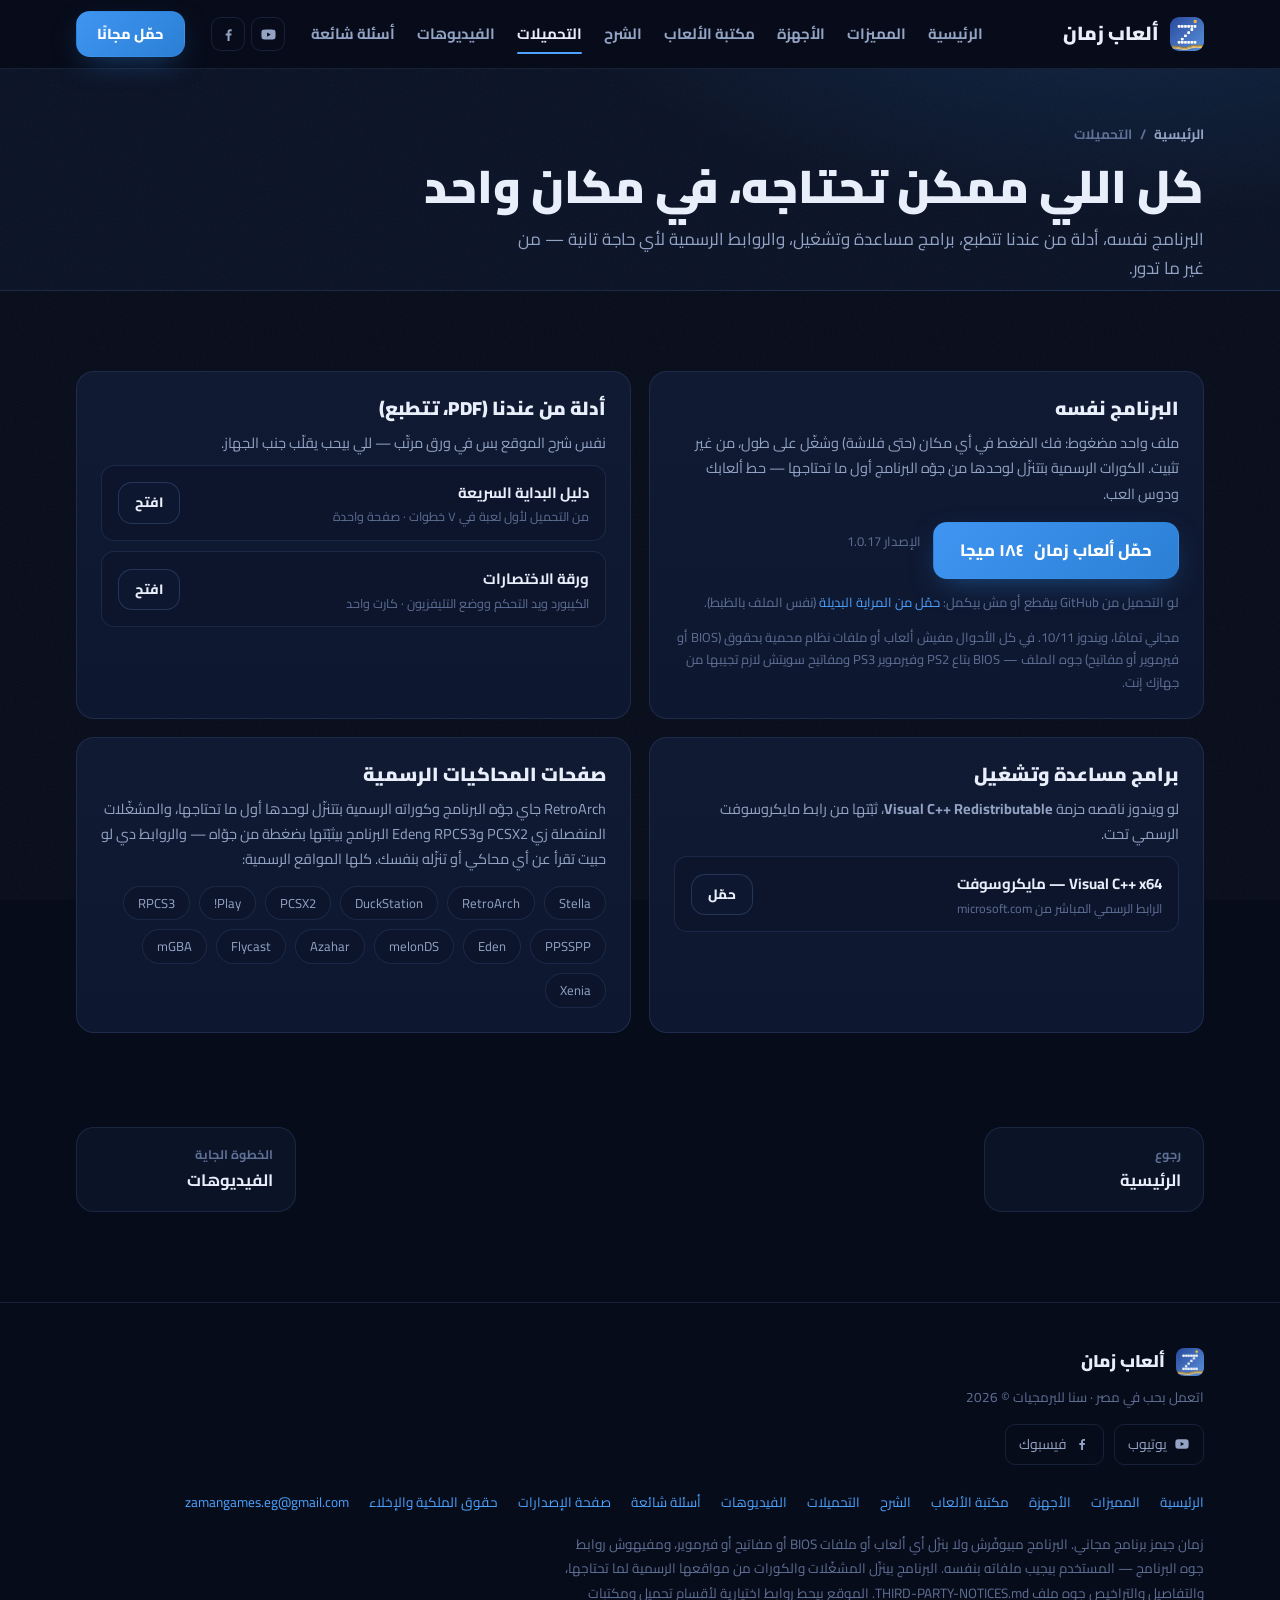
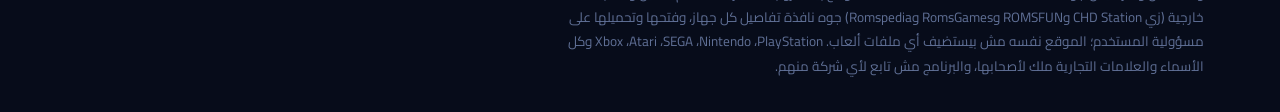
==== downloads.html @ adcbe51b "Point downloads to v1.0.17" ====
<!DOCTYPE html>
<html lang="ar" dir="rtl">
<head>
<meta charset="UTF-8">
<meta name="viewport" content="width=device-width, initial-scale=1.0">
<meta name="theme-color" content="#070c1a">
<title>التحميلات — ألعاب زمان</title>
<meta name="description" content="تحميل زمان جيمز، أدلة PDF تتطبع، وبرامج مساعدة وروابط المحاكيات الرسمية.">
<meta property="og:title" content="التحميلات — ألعاب زمان">
<meta property="og:description" content="تحميل زمان جيمز، أدلة PDF تتطبع، وبرامج مساعدة وروابط المحاكيات الرسمية.">
<meta property="og:image" content="https://zamangame.github.io/assets/og.webp">
<meta property="og:image:width" content="1200">
<meta property="og:image:height" content="630">
<meta property="og:url" content="https://zamangame.github.io/downloads.html">
<meta name="twitter:card" content="summary_large_image">
<meta name="twitter:image" content="https://zamangame.github.io/assets/og.webp">
<meta property="og:type" content="website">
<link rel="icon" href="assets/logo.webp" type="image/webp">
<link rel="stylesheet" href="assets/site.css">
</head>
<body>
<header class="hdr">
  <div class="wrap">
    <a class="logo" href="index.html" aria-label="ألعاب زمان">
      <img src="assets/logo.webp" alt="" style="width:34px;height:34px;border-radius:9px">
      ألعاب زمان
    </a>
    <button class="nav-toggle" id="navToggle" aria-label="القائمة" aria-expanded="false" aria-controls="nav">☰</button>
    <nav class="nav" id="nav">
      <a href="index.html">الرئيسية</a>
      <a href="features.html">المميزات</a>
      <a href="systems.html">الأجهزة</a>
      <a href="library.html">مكتبة الألعاب</a>
      <a href="guide.html">الشرح</a>
      <a href="downloads.html" class="active">التحميلات</a>
      <a href="videos.html">الفيديوهات</a>
      <a href="faq.html">أسئلة شائعة</a>
    </nav>
    <div class="hdr-soc">
      <a href="https://www.youtube.com/@ZamanGamesEG" target="_blank" rel="noopener" aria-label="يوتيوب" title="يوتيوب"><svg viewBox="0 0 24 24" width="17" height="17" fill="currentColor" aria-hidden="true"><path d="M21.6 7.2a2.5 2.5 0 0 0-1.76-1.77C18.3 5 12 5 12 5s-6.3 0-7.84.43A2.5 2.5 0 0 0 2.4 7.2C2 8.76 2 12 2 12s0 3.24.4 4.8a2.5 2.5 0 0 0 1.76 1.77C5.7 19 12 19 12 19s6.3 0 7.84-.43a2.5 2.5 0 0 0 1.76-1.77C22 15.24 22 12 22 12s0-3.24-.4-4.8zM10 15V9l5.2 3z"/></svg></a>
      <a href="https://www.facebook.com/profile.php?id=61597162792718" target="_blank" rel="noopener" aria-label="فيسبوك" title="فيسبوك"><svg viewBox="0 0 24 24" width="17" height="17" fill="currentColor" aria-hidden="true"><path d="M13.5 21v-7.5h2.5l.4-3h-2.9V8.7c0-.9.3-1.4 1.5-1.4h1.5V4.6c-.3 0-1.2-.1-2.2-.1-2.2 0-3.7 1.3-3.7 3.8v2.2H8v3h2.6V21z"/></svg></a>
    </div>
    <a class="btn btn-p hdr-cta" href="downloads.html">حمّل مجانًا</a>
  </div>
</header>
<section class="phead">
  <div class="wrap">
    <div class="crumb"><a href="index.html">الرئيسية</a><span>/</span><span>التحميلات</span></div>
    <h1>كل اللي ممكن تحتاجه، في مكان واحد</h1>
    <p class="lead">البرنامج نفسه، أدلة من عندنا تتطبع، برامج مساعدة وتشغيل، والروابط الرسمية لأي حاجة تانية — من غير ما تدور.</p>
  </div>
</section>
<section class="sec" id="downloads">
  <div class="wrap">
    <div class="dl-grid">
      <div class="dl">
        <h3>البرنامج نفسه</h3>
        <p>ملف واحد مضغوط: فك الضغط في أي مكان (حتى فلاشة) وشغّل على طول، من غير تثبيت. الكورات الرسمية بتتنزّل لوحدها من جوّه البرنامج أول ما تحتاجها — حط ألعابك ودوس العب.</p>
        <div class="row"><a class="btn btn-p js-dl" href="https://github.com/ZamanGame/zamangames-releases/releases/download/v1.0.17/ZamanGames-Windows-v1.0.17.zip" target="_blank" rel="noopener">حمّل ألعاب زمان <span class="dl-size"><span class="js-size">١٨٤ ميجا</span></span></a><span class="js-ver" style="display:block;margin-top:8px;font-size:13px;color:var(--dim)">الإصدار 1.0.17</span></div>
        
        <p style="margin-top:12px;font-size:13px;color:var(--dim)">لو التحميل من GitHub بيقطع أو مش بيكمل: <a href="https://archive.org/details/zamangames-windows-launcher" target="_blank" rel="noopener" style="color:var(--acc)">حمّل من المراية البديلة</a> (نفس الملف بالظبط).</p>
        <p style="margin-top:12px;font-size:13px;color:var(--dim)">مجاني تمامًا، ويندوز 10/11. في كل الأحوال مفيش ألعاب أو ملفات نظام محمية بحقوق (BIOS أو فيرموير أو مفاتيح) جوه الملف — BIOS بتاع <bdi>PS2</bdi> وفيرموير <bdi>PS3</bdi> ومفاتيح سويتش لازم تجيبها من جهازك إنت.</p>
      </div>
      <div class="dl">
        <h3>أدلة من عندنا (PDF، تتطبع)</h3>
        <p>نفس شرح الموقع بس في ورق مرتّب — للي بيحب يقلّب جنب الجهاز.</p>
        <div class="dl-file"><div><b>دليل البداية السريعة</b><span>من التحميل لأول لعبة في ٧ خطوات · صفحة واحدة</span></div><a class="btn btn-g" style="padding:8px 16px;font-size:13.5px" href="assets/guides/quick-start.pdf" target="_blank" rel="noopener">افتح</a></div>
        <div class="dl-file"><div><b>ورقة الاختصارات</b><span>الكيبورد ويد التحكم ووضع التليفزيون · كارت واحد</span></div><a class="btn btn-g" style="padding:8px 16px;font-size:13.5px" href="assets/guides/cheatsheet.pdf" target="_blank" rel="noopener">افتح</a></div>
      </div>
      <div class="dl">
        <h3>برامج مساعدة وتشغيل</h3>
        <p>لو ويندوز ناقصه حزمة <b>Visual C++ Redistributable</b>، ثبّتها من رابط مايكروسوفت الرسمي تحت.</p>
        <div class="dl-file"><div><b>Visual C++ x64 — مايكروسوفت</b><span>الرابط الرسمي المباشر من microsoft.com</span></div><a class="btn btn-g" style="padding:8px 16px;font-size:13.5px" href="https://aka.ms/vs/17/release/vc_redist.x64.exe" target="_blank" rel="noopener">حمّل</a></div>
      </div>
      <div class="dl">
        <h3>صفحات المحاكيات الرسمية</h3>
        <p>RetroArch جاي جوّه البرنامج وكوراته الرسمية بتتنزّل لوحدها أول ما تحتاجها، والمشغّلات المنفصلة زي PCSX2 وRPCS3 وEden البرنامج بيثبّتها بضغطة من جوّاه — والروابط دي لو حبيت تقرأ عن أي محاكي أو تنزّله بنفسك. كلها المواقع الرسمية:</p>
        <div class="emu-links">
          <a href="https://stella-emu.github.io/" target="_blank" rel="noopener">Stella</a>
          <a href="https://www.retroarch.com/" target="_blank" rel="noopener">RetroArch</a>
          <a href="https://www.duckstation.org/" target="_blank" rel="noopener">DuckStation</a>
          <a href="https://pcsx2.net/" target="_blank" rel="noopener">PCSX2</a>
          <a href="https://www.purei.org/" target="_blank" rel="noopener">Play!</a>
          <a href="https://rpcs3.net/" target="_blank" rel="noopener">RPCS3</a>
          <a href="https://www.ppsspp.org/" target="_blank" rel="noopener">PPSSPP</a>
          <a href="https://eden-emu.dev/" target="_blank" rel="noopener">Eden</a>
          <a href="https://melonds.kuribo64.net/" target="_blank" rel="noopener">melonDS</a>
          <a href="https://azahar-emu.org/" target="_blank" rel="noopener">Azahar</a>
          <a href="https://flycast.org/" target="_blank" rel="noopener">Flycast</a>
          <a href="https://mgba.io/" target="_blank" rel="noopener">mGBA</a>
          <a href="https://xenia.jp/" target="_blank" rel="noopener">Xenia</a>
        </div>
      </div>
    </div>
  </div>
</section>

<div class="next">
  <a class="next-a" href="index.html"><small>رجوع</small><b>الرئيسية</b></a>
  <a class="next-a" href="videos.html"><small>الخطوة الجاية</small><b>الفيديوهات</b></a>
</div>
<footer>
  <div class="wrap">
    <div class="foot-grid">
      <div>
        <a class="logo" href="index.html" style="font-size:17px">
          <img src="assets/logo.webp" alt="" style="width:28px;height:28px;border-radius:8px">
          ألعاب زمان
        </a>
        <div style="margin-top:10px">اتعمل بحب في مصر · سنا للبرمجيات © 2026</div>
        <div class="foot-socials"><a class="foot-soc" href="https://www.youtube.com/@ZamanGamesEG" target="_blank" rel="noopener" aria-label="يوتيوب"><svg viewBox="0 0 24 24" width="16" height="16" fill="currentColor" aria-hidden="true"><path d="M21.6 7.2a2.5 2.5 0 0 0-1.76-1.77C18.3 5 12 5 12 5s-6.3 0-7.84.43A2.5 2.5 0 0 0 2.4 7.2C2 8.76 2 12 2 12s0 3.24.4 4.8a2.5 2.5 0 0 0 1.76 1.77C5.7 19 12 19 12 19s6.3 0 7.84-.43a2.5 2.5 0 0 0 1.76-1.77C22 15.24 22 12 22 12s0-3.24-.4-4.8zM10 15V9l5.2 3z"/></svg><span>يوتيوب</span></a><a class="foot-soc" href="https://www.facebook.com/profile.php?id=61597162792718" target="_blank" rel="noopener" aria-label="فيسبوك"><svg viewBox="0 0 24 24" width="16" height="16" fill="currentColor" aria-hidden="true"><path d="M13.5 21v-7.5h2.5l.4-3h-2.9V8.7c0-.9.3-1.4 1.5-1.4h1.5V4.6c-.3 0-1.2-.1-2.2-.1-2.2 0-3.7 1.3-3.7 3.8v2.2H8v3h2.6V21z"/></svg><span>فيسبوك</span></a></div>
      </div>
      <div class="foot-links">
        <a href="index.html">الرئيسية</a>
        <a href="features.html">المميزات</a>
        <a href="systems.html">الأجهزة</a>
        <a href="library.html">مكتبة الألعاب</a>
        <a href="guide.html">الشرح</a>
        <a href="downloads.html">التحميلات</a>
        <a href="videos.html">الفيديوهات</a>
        <a href="faq.html">أسئلة شائعة</a>
        <a href="https://github.com/ZamanGame/zamangames-releases/releases/latest" target="_blank" rel="noopener">صفحة الإصدارات</a>
        <a href="legal.html">حقوق الملكية والإخلاء</a>
        <a href="mailto:zamangames.eg@gmail.com">zamangames.eg@gmail.com</a>
      </div>
    </div>
    <p class="foot-legal">زمان جيمز برنامج مجاني. البرنامج مبيوفّرش ولا بنزّل أي ألعاب أو ملفات <bdi>BIOS</bdi> أو مفاتيح أو فيرموير، ومفيهوش روابط جوه البرنامج — المستخدم بيجيب ملفاته بنفسه. البرنامج بينزّل المشغّلات والكورات من مواقعها الرسمية لما تحتاجها، والتفاصيل والتراخيص جوه ملف <bdi>THIRD-PARTY-NOTICES.md</bdi>. الموقع بيحط روابط اختيارية لأقسام تحميل ومكتبات خارجية (زي <bdi>CHD Station</bdi> و<bdi>ROMSFUN</bdi> و<bdi>RomsGames</bdi> و<bdi>Romspedia</bdi>) جوه نافذة تفاصيل كل جهاز، وفتحها وتحميلها على مسؤولية المستخدم؛ الموقع نفسه مش بيستضيف أي ملفات ألعاب. <bdi>PlayStation</bdi>، <bdi>Nintendo</bdi>، <bdi>SEGA</bdi>، <bdi>Atari</bdi>، <bdi>Xbox</bdi> وكل الأسماء والعلامات التجارية ملك لأصحابها، والبرنامج مش تابع لأي شركة منهم.</p>
  </div>
</footer>

<script src="assets/site.js"></script>
<script src="assets/latest.js" defer></script>
</body>
</html>
---- assets/site.css ----
/* Zaman Games — shared styles (split out of the single page) */
@font-face{font-family:'Cairo';font-style:normal;font-weight:200 1000;font-display:swap;src:url(fonts/cairo-arabic.woff2) format('woff2');unicode-range:U+0600-06FF,U+0750-077F,U+0870-0891,U+0897-08E1,U+08E3-08FF,U+200C-200E,U+2010-2011,U+204F,U+2E41,U+FB50-FDFF,U+FE70-FE74,U+FE76-FEFC;}
@font-face{font-family:'Cairo';font-style:normal;font-weight:200 1000;font-display:swap;src:url(fonts/cairo-latin-ext.woff2) format('woff2');unicode-range:U+0100-02BA,U+02BD-02C5,U+02C7-02CC,U+02CE-02D7,U+02DD-02FF,U+0304,U+0308,U+0329,U+1D00-1DBF,U+1E00-1E9F,U+1EF2-1EFF,U+2020,U+20A0-20AB,U+20AD-20C4,U+2113,U+2C60-2C7F,U+A720-A7FF;}
@font-face{font-family:'Cairo';font-style:normal;font-weight:200 1000;font-display:swap;src:url(fonts/cairo-latin.woff2) format('woff2');unicode-range:U+0000-00FF,U+0131,U+0152-0153,U+02BB-02BC,U+02C6,U+02DA,U+02DC,U+0304,U+0308,U+0329,U+2000-206F,U+20AC,U+2122,U+2191,U+2193,U+2212,U+2215,U+FEFF,U+FFFD;}
@font-face{font-family:'Ruqaa';font-weight:700;font-display:swap;src:url(fonts/ArefRuqaa-Bold.ttf) format('truetype');}
:root{
  --bg:#070c1a; --bg2:#0a1226; --card:#101a33; --card2:#0e1730;
  --line:rgba(120,160,230,.14); --line2:rgba(120,160,230,.22);
  --txt:#e9eefb; --mut:#93a3c4; --dim:#5f6f95;
  --acc:#4da3ff; --acc2:#2b7fd4; --amber:#f2b05a; --ok:#5ad6a0; --warn:#ff8f7a;
  --rad:18px;
}
*{margin:0;padding:0;box-sizing:border-box}
html{scroll-behavior:smooth}
body{font-family:'Cairo',system-ui,sans-serif;background:var(--bg);color:var(--txt);line-height:1.75;overflow-x:hidden}
body::before{content:'';position:fixed;inset:0;pointer-events:none;z-index:1;opacity:.05;background-image:url("data:image/svg+xml,%3Csvg xmlns='http://www.w3.org/2000/svg' width='140' height='140'%3E%3Cfilter id='n'%3E%3CfeTurbulence type='fractalNoise' baseFrequency='.9' numOctaves='2'/%3E%3C/filter%3E%3Crect width='140' height='140' filter='url(%23n)'/%3E%3C/svg%3E")}
a{color:var(--acc);text-decoration:none}
img,video{max-width:100%;display:block}
.wrap{max-width:1180px;margin:0 auto;padding:0 26px;position:relative;z-index:2}
::selection{background:rgba(77,163,255,.35)}
h1,h2,h3{line-height:1.35;font-weight:900}
.chip{display:inline-flex;align-items:center;gap:8px;border:1px solid var(--line2);border-radius:999px;padding:5px 14px;font-size:13.5px;color:var(--mut);background:rgba(16,26,51,.6)}
.dot{width:8px;height:8px;border-radius:50%;display:inline-block}
.btn{display:inline-flex;align-items:center;gap:10px;font-weight:800;border-radius:14px;padding:13px 26px;font-size:16.5px;border:1px solid transparent;transition:transform .18s ease,box-shadow .18s ease;cursor:pointer}
.btn:hover{transform:translateY(-2px)}
.btn-p{background:linear-gradient(135deg,#3f95f2,#2b7fd4);color:#fff;box-shadow:0 10px 30px -10px rgba(43,127,212,.55)}
.btn-g{border-color:var(--line2);color:var(--txt);background:rgba(16,26,51,.55)}
.btn-g:hover{border-color:var(--acc)}
.sec{padding:96px 0 30px}
.sec-tag{font-family:'Ruqaa';color:var(--amber);font-size:15px;letter-spacing:0}
.sec-no{color:var(--dim);font-weight:900;font-size:14px;letter-spacing:2px}
.sec h2{font-size:clamp(30px,4.6vw,46px);margin:6px 0 12px}
.sec-sub{color:var(--mut);max-width:640px;font-size:17px}
/* ===== header ===== */
.hdr{position:sticky;top:0;z-index:50;backdrop-filter:blur(14px);background:rgba(7,12,26,.72);border-bottom:1px solid var(--line)}
.hdr .wrap{display:flex;align-items:center;gap:26px;height:68px}
.logo{display:flex;align-items:center;gap:11px;font-weight:900;font-size:19px;color:var(--txt)}
.logo svg{width:34px;height:34px}
.nav{display:flex;gap:22px;margin-inline-start:auto;font-size:15px;font-weight:700}
.nav a{color:var(--mut)}
.nav a:hover{color:var(--txt)}
.hdr .btn{padding:9px 20px;font-size:14.5px}
/* ===== hero ===== */
.hero{position:relative;padding:88px 0 40px;overflow:hidden;background:radial-gradient(1100px 500px at 85% -10%,rgba(43,127,212,.22),transparent 60%),radial-gradient(700px 420px at 8% 30%,rgba(242,176,90,.07),transparent 60%),var(--bg2)}
.hero .wrap{display:grid;grid-template-columns:1.05fr .95fr;gap:56px;align-items:center}
.wm{position:absolute;inset-inline-start:-2%;top:-4%;font-family:'Ruqaa';font-size:clamp(200px,26vw,380px);line-height:1;color:transparent;-webkit-text-stroke:1px rgba(120,160,230,.13);pointer-events:none;user-select:none}
.hero h1{font-size:clamp(38px,5.2vw,62px);margin:18px 0 16px}
.hero h1 .hl{position:relative;color:var(--acc);white-space:nowrap}
.hero h1 .hl svg{position:absolute;inset-inline:0;bottom:-8px;width:100%;height:12px}
.hero p.lead{color:var(--mut);font-size:18.5px;max-width:520px}
.cta-row{display:flex;gap:14px;margin-top:28px;flex-wrap:wrap}
.stats{display:flex;gap:30px;margin-top:36px;flex-wrap:wrap}
.stat b{font-size:26px;font-weight:900;color:var(--txt);display:block}
.stat span{color:var(--dim);font-size:13.5px}
.vid-card{position:relative;transform:rotate(-1.6deg)}
.vid-card::after{content:'';position:absolute;inset:-14px -10px auto auto;width:120px;height:120px;background:radial-gradient(circle,rgba(77,163,255,.35),transparent 70%);filter:blur(10px);z-index:-1}
.win{border:1px solid var(--line2);border-radius:16px;overflow:hidden;background:#000;box-shadow:0 40px 80px -30px rgba(0,0,0,.8)}
.win-bar{display:flex;align-items:center;gap:7px;background:#101a33;padding:10px 14px;border-bottom:1px solid var(--line)}
.win-bar i{width:11px;height:11px;border-radius:50%;display:block}
.win-bar i:nth-child(1){background:#ff5f57}.win-bar i:nth-child(2){background:#febc2e}.win-bar i:nth-child(3){background:#28c840}
.win-bar span{margin-inline-start:auto;color:var(--dim);font-size:12px;font-weight:700}
.vid-note{text-align:center;color:var(--dim);font-size:13px;margin-top:12px}
/* ===== ticker ===== */
.ticker{border-block:1px solid var(--line);background:rgba(10,18,38,.6);padding:16px 0;overflow:hidden}
.ticker-track{display:flex;gap:14px;width:max-content;animation:tk 42s linear infinite}
.ticker:hover .ticker-track{animation-play-state:paused}
@keyframes tk{to{transform:translateX(-50%)}}
.tk-item{display:flex;align-items:center;gap:9px;border:1px solid var(--line);background:var(--card);border-radius:999px;padding:7px 18px;font-size:14.5px;font-weight:700;color:var(--mut);white-space:nowrap}
/* ===== idea ===== */
.idea{display:grid;grid-template-columns:1.2fr .8fr;gap:44px;align-items:start;margin-top:26px}
.idea-txt{font-size:19px;color:#c9d4ee}
.idea-txt b{color:var(--txt)}
.pillars{display:grid;gap:12px}
.pillar{display:flex;gap:13px;align-items:flex-start;border:1px solid var(--line);background:var(--card2);border-radius:var(--rad);padding:16px 18px}
.pillar .ic{flex:none;width:38px;height:38px;border-radius:11px;background:rgba(77,163,255,.12);display:grid;place-items:center;color:var(--acc)}
.pillar b{display:block;font-size:15.5px}
.pillar span{color:var(--mut);font-size:13.5px;line-height:1.65}
/* ===== features ===== */
.feat-grid{display:grid;grid-template-columns:repeat(6,1fr);gap:18px;margin-top:40px}
.feat{border:1px solid var(--line);background:linear-gradient(180deg,var(--card),var(--card2));border-radius:var(--rad);padding:24px;position:relative;overflow:hidden;transition:border-color .2s,transform .2s}
.feat:hover{border-color:var(--line2);transform:translateY(-3px)}
.feat.big{grid-column:span 4}
.feat.half{grid-column:span 3}
.feat.third{grid-column:span 2}
.feat h3{font-size:20px;margin:14px 0 8px}
.feat p{color:var(--mut);font-size:14.5px}
.feat .ic{width:44px;height:44px;border-radius:13px;display:grid;place-items:center;background:rgba(77,163,255,.12);color:var(--acc)}
.feat.amber .ic{background:rgba(242,176,90,.12);color:var(--amber)}
.feat .shot{margin:-24px -24px 18px;border-bottom:1px solid var(--line)}
.feat .shot img{width:100%}
/* ===== systems ===== */
.sys-legend{display:flex;gap:10px;flex-wrap:wrap;margin:18px 0 26px}
.sys-group{margin-bottom:22px}
.sys-group h4{color:var(--dim);font-size:14px;font-weight:800;margin-bottom:12px;display:flex;align-items:center;gap:9px}
.sys-row{display:flex;flex-wrap:wrap;gap:11px}
.sys{display:flex;align-items:center;gap:10px;border:1px solid var(--line);background:var(--card2);border-radius:14px;padding:9px 16px 9px 13px;font-weight:800;font-size:15px}
.sys small{display:block;color:var(--dim);font-weight:600;font-size:11.5px}
.sys-note{border:1px dashed var(--line2);border-radius:var(--rad);padding:16px 20px;color:var(--mut);font-size:14.5px;margin-top:8px;background:rgba(16,26,51,.35)}
.sys-note b{color:var(--warn)}
/* ===== steps ===== */
.steps{margin-top:38px;display:grid;gap:0}
.step{display:grid;grid-template-columns:64px 1fr;gap:20px;padding:24px 0;border-bottom:1px solid var(--line);position:relative}
.step:last-child{border-bottom:0}
.step-n{width:52px;height:52px;border-radius:16px;border:1px solid var(--line2);background:var(--card);display:grid;place-items:center;font-weight:900;font-size:19px;color:var(--acc);font-family:'Cairo'}
.step h3{font-size:19px;margin-bottom:5px}
.step p{color:var(--mut);font-size:15px;max-width:720px}
.step code{background:rgba(77,163,255,.1);border:1px solid var(--line);border-radius:7px;padding:1px 8px;font-size:13px;color:#bcd6ff;direction:ltr;display:inline-block}
/* ===== videos ===== */
.vid-grid{display:grid;grid-template-columns:repeat(3,1fr);gap:18px;margin-top:38px}
.vid-item{border:1px solid var(--line);background:var(--card2);border-radius:var(--rad);overflow:hidden}
.vid-item .pad{padding:18px 20px}
.vid-item h3{font-size:17px}
.vid-item p{color:var(--mut);font-size:13.5px;margin-top:4px}
.vid-soon{border:1px dashed var(--line2);display:grid;place-items:center;min-height:210px;color:var(--dim);text-align:center;padding:20px;font-size:14.5px}
.demo-tag{display:inline-block;margin-top:8px;font-size:11.5px;color:var(--amber,#f59e0b);border:1px solid var(--line);border-radius:999px;padding:2px 10px}
/* ===== faq ===== */
.faq{max-width:820px;margin-top:34px}
.faq details{border:1px solid var(--line);background:var(--card2);border-radius:var(--rad);margin-bottom:12px;overflow:hidden}
.faq summary{cursor:pointer;list-style:none;padding:18px 22px;font-weight:800;font-size:16.5px;display:flex;align-items:center;gap:12px}
.faq summary::-webkit-details-marker{display:none}
.faq summary::after{content:'+';margin-inline-start:auto;color:var(--acc);font-size:22px;font-weight:400;transition:transform .2s}
.faq details[open] summary::after{transform:rotate(45deg)}
.faq .ans{padding:0 22px 20px;color:var(--mut);font-size:15px}
/* ===== cta / footer ===== */
.banner{margin:90px 0 0;border-radius:26px;border:1px solid var(--line2);background:radial-gradient(600px 300px at 80% 0%,rgba(77,163,255,.18),transparent 60%),linear-gradient(180deg,#0e1730,#0a1226);padding:56px 40px;text-align:center;position:relative;overflow:hidden}
.banner h2{font-size:clamp(28px,4vw,42px)}
.banner p{color:var(--mut);margin:10px 0 26px}
footer{border-top:1px solid var(--line);margin-top:90px;padding:44px 0 34px;color:var(--dim);font-size:13.5px}
.foot-grid{display:flex;flex-wrap:wrap;gap:26px;align-items:flex-start;justify-content:space-between}
.foot-links{display:flex;gap:20px;flex-wrap:wrap}
.foot-legal{max-width:640px;line-height:1.8;margin-top:18px}
.reveal{opacity:0;transform:translateY(22px);transition:opacity .7s ease,transform .7s ease}
.reveal.on{opacity:1;transform:none}
@media(max-width:980px){
  .hero .wrap{grid-template-columns:1fr}
  .vid-card{transform:none}
  .idea{grid-template-columns:1fr}
  .feat.big,.feat.half,.feat.third{grid-column:span 6}
  .vid-grid{grid-template-columns:1fr}
  .nav{display:none}
  .sec{padding:70px 0 20px}
}

/* ===== covers strip ===== */
.covers-sec{padding:8px 0 10px}
.covers-note{font-size:13.5px;color:var(--dim);text-align:center;padding:16px 26px 14px}
.covers-note b{color:var(--mut)}
.covers{overflow:hidden;padding:2px 0 22px}
.covers-track{display:flex;gap:16px;width:max-content;animation:tk 60s linear infinite}
.covers:hover .covers-track{animation-play-state:paused}
.covers-track img{height:150px;width:auto;aspect-ratio:3/4;object-fit:cover;border-radius:10px;border:1px solid var(--line);box-shadow:0 12px 30px -12px rgba(0,0,0,.7);transform:rotate(-1deg)}
.covers-track img:nth-child(2n){transform:rotate(1.2deg)}
/* ===== downloads ===== */
.dl-grid{display:grid;grid-template-columns:repeat(2,1fr);gap:18px;margin-top:36px}
.dl{border:1px solid var(--line);background:linear-gradient(180deg,var(--card),var(--card2));border-radius:var(--rad);padding:24px}
.dl h3{font-size:19px;margin-bottom:8px;display:flex;align-items:center;gap:10px}
.dl p{color:var(--mut);font-size:14.5px}
.dl .row{display:flex;gap:12px;flex-wrap:wrap;margin-top:16px}
.dl-file{display:flex;align-items:center;justify-content:space-between;gap:14px;border:1px solid var(--line);border-radius:13px;padding:12px 16px;margin-top:10px;background:rgba(10,18,38,.5)}
.dl-file b{font-size:15px}
.dl-file span{color:var(--dim);font-size:12.5px;display:block}
.dl-file a{flex:none}
.emu-links{display:flex;flex-wrap:wrap;gap:9px;margin-top:14px}
.emu-links a{border:1px solid var(--line);border-radius:999px;padding:5px 14px;font-size:13px;color:var(--mut);background:rgba(10,18,38,.5)}
.emu-links a:hover{color:var(--txt);border-color:var(--acc)}
@media(max-width:980px){.dl-grid{grid-template-columns:1fr}}

/* ===== games library ===== */
.con-grid{display:grid;grid-template-columns:repeat(auto-fill,minmax(200px,1fr));gap:14px;margin-top:34px}
.con{border:1px solid var(--line);background:linear-gradient(180deg,var(--card),var(--card2));border-radius:var(--rad);padding:20px 18px 16px;cursor:pointer;text-align:center;transition:transform .18s,border-color .18s;position:relative;overflow:hidden}
.con:hover{transform:translateY(-4px);border-color:var(--c,#4da3ff)}
.con .wm2{font-weight:900;font-size:clamp(14px,1.45vw,17px);line-height:1.3;color:var(--c,#4da3ff);letter-spacing:.4px;height:28px;white-space:nowrap;display:flex;align-items:center;justify-content:center}
.con-art{height:132px;display:flex;align-items:center;justify-content:center;margin:2px 0 4px}
.con-shot{width:100%;height:100%;object-fit:contain;filter:drop-shadow(0 10px 12px rgba(0,0,0,.5))}
.con-logo{height:40px;display:flex;align-items:center;justify-content:center;margin-bottom:6px}
.con-logo img{width:100%;max-width:140px;height:100%;object-fit:contain;filter:drop-shadow(0 3px 6px rgba(0,0,0,.65))}
.m-visual{flex:0 0 140px}
.m-head .con-art{height:104px;margin:0}
.m-head .con-logo{height:auto;margin:0}
.m-head .con-logo img{max-width:100px;max-height:38px}
.con .ar{color:var(--txt);font-weight:800;font-size:15px;margin-top:8px}
.modal{position:fixed;inset:0;z-index:100;display:none;align-items:center;justify-content:center;padding:20px;background:rgba(4,8,18,.82);backdrop-filter:blur(8px)}
.modal.open{display:flex}
.modal-box{background:linear-gradient(180deg,#101a33,#0b1330);border:1px solid var(--line2);border-radius:22px;max-width:760px;width:100%;max-height:88vh;overflow:auto;padding:30px;position:relative}
.modal-x{position:absolute;top:16px;inset-inline-start:16px;width:36px;height:36px;border-radius:11px;border:1px solid var(--line2);background:rgba(16,26,51,.7);color:var(--mut);font-size:19px;cursor:pointer;display:grid;place-items:center}
.modal-x:hover{color:var(--txt)}
.m-head{display:flex;align-items:center;gap:16px;margin-bottom:18px;padding-inline-end:44px}
.m-head .wm3{font-weight:900;font-size:26px}
.m-body{display:grid;grid-template-columns:170px 1fr;gap:22px;align-items:start}
.m-cover{width:170px;aspect-ratio:3/4;object-fit:cover;border-radius:13px;border:1px solid var(--line2);box-shadow:0 16px 40px -14px rgba(0,0,0,.75)}
.m-cover.ph{aspect-ratio:3/4;display:grid;place-items:center;background:rgba(77,163,255,.06);font-weight:900;font-size:15px;text-align:center;padding:10px}
.m-rows{display:grid;gap:10px}
.m-row{display:flex;gap:10px;align-items:flex-start;font-size:14.5px}
.m-row b{color:var(--dim);min-width:104px;font-size:13px;padding-top:2px}
.m-row .v{color:#c9d4ee}
.m-row .v code{background:rgba(77,163,255,.1);border:1px solid var(--line);border-radius:6px;padding:0 7px;font-size:12px;direction:ltr;display:inline-block;margin:1px}
.m-guide{margin-top:16px;border:1px dashed var(--line2);border-radius:13px;padding:13px 16px;color:var(--mut);font-size:14px;background:rgba(16,26,51,.4)}
.m-guide b{color:var(--amber)}
.m-actions{display:flex;flex-wrap:wrap;align-items:center;gap:10px;margin-top:16px;padding-top:14px;border-top:1px solid var(--line)}
.m-actions small{width:100%;color:var(--dim);font-size:12.5px;line-height:1.7}
.m-dl{padding:9px 16px;font-size:13.5px}
@media(max-width:640px){.m-body{grid-template-columns:1fr}.m-cover{width:130px}}

/* ===== multi-page additions ===== */
.nav-toggle{display:none;margin-inline-start:auto;width:42px;height:42px;border-radius:12px;border:1px solid var(--line2);background:rgba(16,26,51,.7);color:var(--txt);font-size:18px;line-height:1;cursor:pointer;place-items:center}
.nav a.active{color:var(--txt)}
.nav a.active::after{content:'';position:absolute;inset-inline:0;bottom:-7px;height:2px;border-radius:2px;background:var(--acc)}
.nav a{position:relative}
.phead{padding:54px 0 6px;background:radial-gradient(900px 380px at 88% -40%,rgba(43,127,212,.18),transparent 62%),var(--bg2);border-bottom:1px solid var(--line)}
.crumb{color:var(--dim);font-size:13.5px;font-weight:700;display:flex;gap:8px;align-items:center}
.crumb a{color:var(--mut)}
.crumb a:hover{color:var(--acc)}
.phead h1{font-size:clamp(30px,4.4vw,46px);margin:8px 0 0}
.phead .lead{color:var(--mut);font-size:17px;max-width:700px;margin-top:8px}
.phead + .sec{padding-top:44px}
.pgrid{display:grid;grid-template-columns:repeat(3,1fr);gap:16px;margin-top:36px}
.pcard{display:block;border:1px solid var(--line);background:linear-gradient(180deg,var(--card),var(--card2));border-radius:var(--rad);padding:22px;transition:transform .18s,border-color .18s}
.pcard:hover{transform:translateY(-3px);border-color:var(--line2)}
.pcard .ic{width:40px;height:40px;border-radius:12px;display:grid;place-items:center;background:rgba(77,163,255,.12);color:var(--acc);margin-bottom:12px}
.pcard b{display:block;font-size:17.5px;color:var(--txt)}
.pcard span{color:var(--mut);font-size:13.8px;line-height:1.7}
.next{margin:64px auto 0;max-width:1180px;padding:0 26px;display:flex;gap:14px;justify-content:space-between;flex-wrap:wrap}
.next-a{display:block;min-width:220px;border:1px solid var(--line);background:rgba(16,26,51,.55);border-radius:var(--rad);padding:16px 22px;transition:border-color .18s,transform .18s}
.next-a:hover{border-color:var(--acc);transform:translateY(-2px)}
.next-a small{display:block;color:var(--dim);font-size:12.5px;font-weight:700}
.next-a b{color:var(--txt);font-size:16.5px}

/* ===== legal page ===== */
.legal{max-width:860px;margin-top:6px}
.legal h3{font-size:20.5px;margin:34px 0 10px;display:flex;align-items:center;gap:10px}
.legal h3:first-child{margin-top:0}
.legal h3 .n{font-family:'Ruqaa';font-size:15px;color:var(--amber);font-weight:400}
.legal p{color:#c9d4ee;font-size:16px;margin-bottom:12px}
.legal ul{margin:0 20px 8px 0;color:var(--mut);font-size:15.5px;line-height:1.85}
.legal li{margin-bottom:8px}
.legal b{color:var(--txt)}
.legal code{background:rgba(77,163,255,.1);border:1px solid var(--line);border-radius:6px;padding:1px 7px;font-size:13px;direction:ltr;display:inline-block}
.legal .note{margin-top:34px;border:1px solid var(--line2);border-radius:var(--rad);padding:18px 22px;background:rgba(16,26,51,.5);color:var(--mut);font-size:14.5px}
@media(max-width:560px){.legal ul{margin-inline:14px 0}}
@media(max-width:980px){
  .nav{display:none}
  .nav.open{display:flex;position:absolute;top:68px;inset-inline:0;margin:0;flex-direction:column;gap:2px;background:#0a1226;border-bottom:1px solid var(--line2);padding:10px 18px 16px;box-shadow:0 24px 40px -20px rgba(0,0,0,.8)}
  .nav.open a{padding:11px 6px;border-bottom:1px solid var(--line);font-size:16px}
  .nav.open a:last-child{border-bottom:0}
  .nav.open a.active::after{display:none}
  .nav-toggle{display:grid}
  .hdr .btn{padding:8px 14px;font-size:13.5px}
  .pgrid{grid-template-columns:1fr}
  .phead{padding:38px 0 4px}
}
@media(max-width:560px){
  .hdr .wrap{gap:10px}
  .logo{font-size:16.5px;white-space:nowrap}
  .logo img{width:30px!important;height:30px!important;border-radius:8px}
  .hdr-cta{padding:8px 13px;font-size:13px;white-space:nowrap}
  .stats{display:grid;grid-template-columns:1fr 1fr;gap:14px 16px}
  .phead h1{font-size:clamp(26px,7vw,34px)}
}
.dl-size{display:inline-flex;align-items:baseline}

.hdr-soc{display:flex;gap:6px;align-items:center}
.hdr-soc a{display:grid;place-items:center;width:34px;height:34px;border-radius:10px;color:var(--mut);border:1px solid var(--line)}
.hdr-soc a:hover{color:var(--txt);border-color:var(--line2)}
@media(max-width:900px){.hdr-soc{display:none}}
.foot-links a.foot-soc{display:inline-flex;align-items:center;gap:7px}
.foot-socials{display:flex;gap:10px;margin-top:14px}.foot-socials a.foot-soc{display:inline-flex;align-items:center;gap:7px;padding:7px 13px;border:1px solid var(--line);border-radius:10px;color:var(--mut);font-size:14px}.foot-socials a.foot-soc:hover{color:var(--txt);border-color:var(--line2)}
@media(max-width:560px){.con-grid{grid-template-columns:repeat(2,1fr);gap:10px}.con{padding:14px 8px 12px}.con-art{height:92px}.con-logo{height:32px}.con .wm2{font-size:13px}}
.exp-tag{position:absolute;top:10px;inset-inline-start:10px;font-size:11px;font-weight:800;color:var(--amber,#e8b866);border:1px solid currentColor;border-radius:999px;padding:1px 8px}.exp-tag.in{position:static;display:inline-block;margin-inline-start:6px}
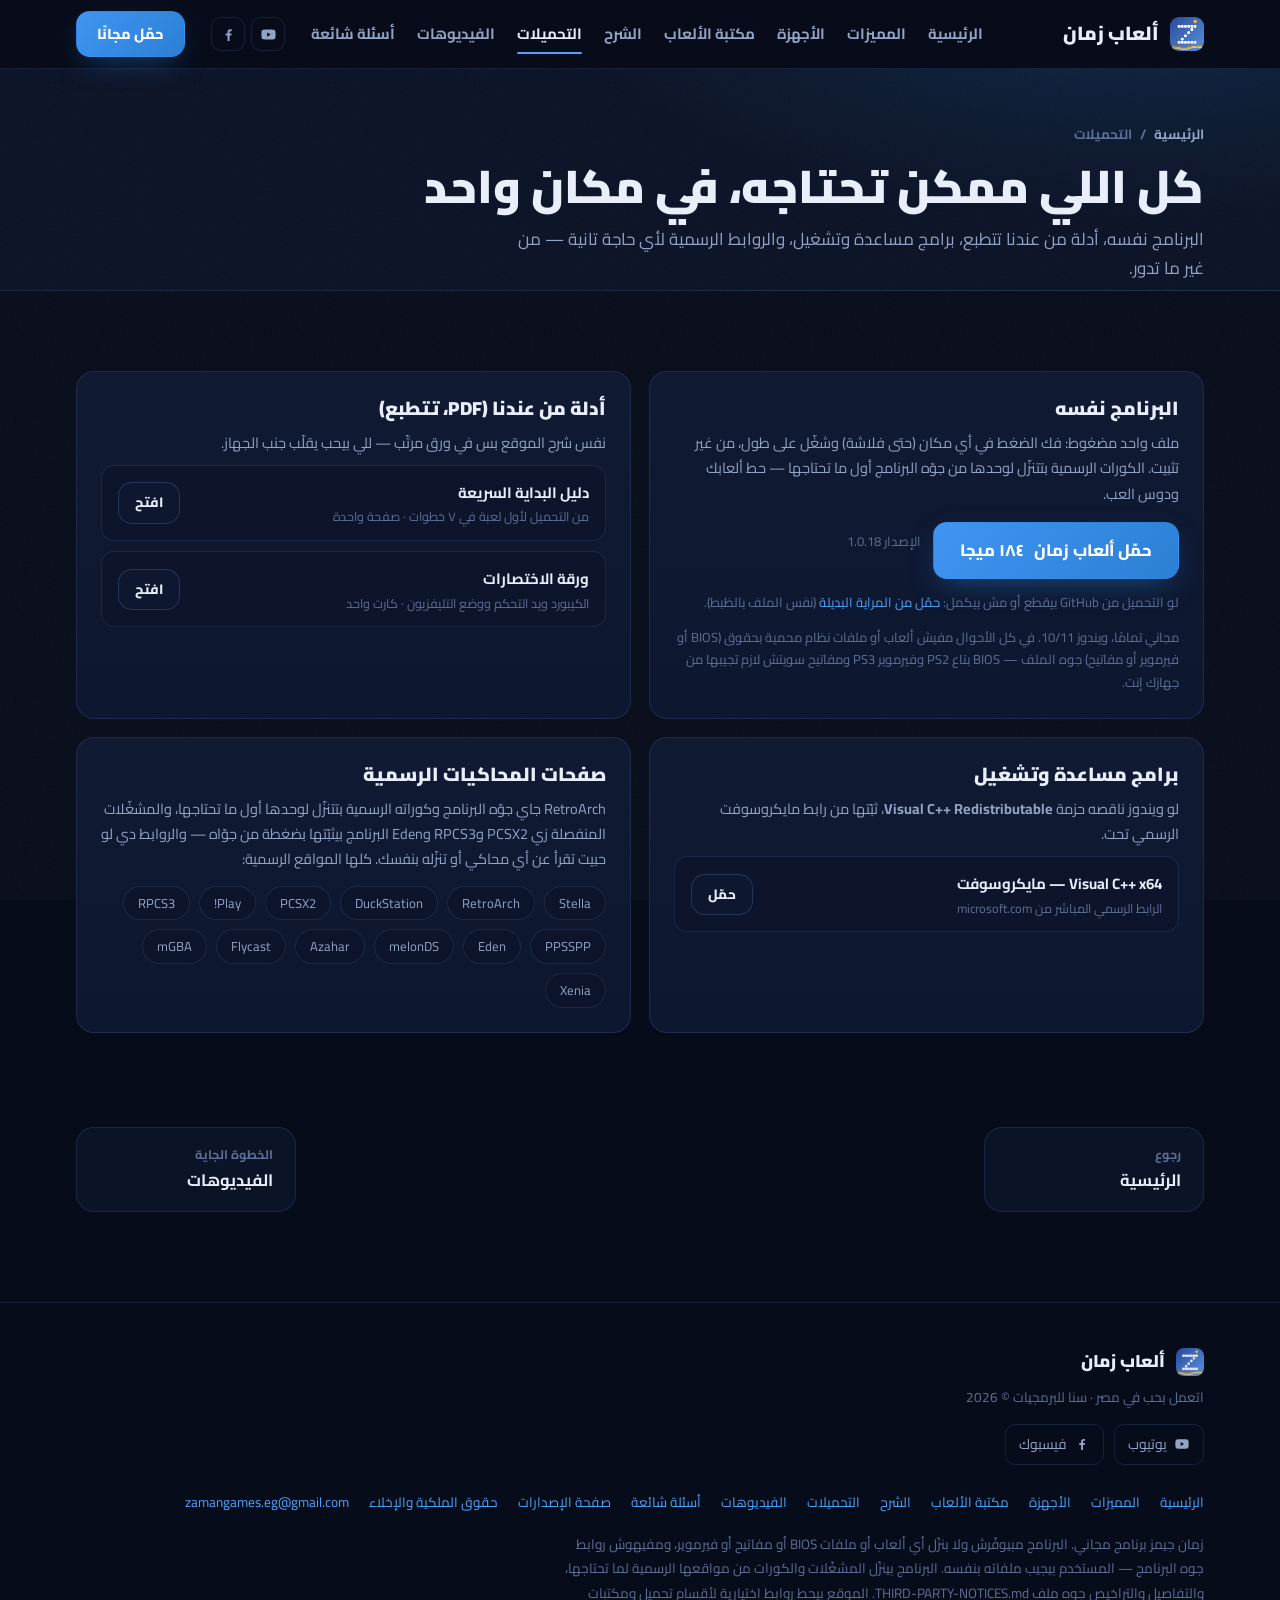
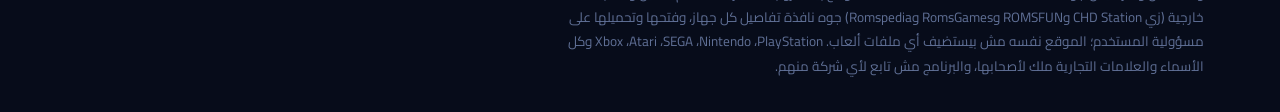
==== commit 310026c5: "Point downloads to v1.0.18" ====
--- a/downloads.html
+++ b/downloads.html
@@ -56,7 +56,7 @@
       <div class="dl">
         <h3>البرنامج نفسه</h3>
         <p>ملف واحد مضغوط: فك الضغط في أي مكان (حتى فلاشة) وشغّل على طول، من غير تثبيت. الكورات الرسمية بتتنزّل لوحدها من جوّه البرنامج أول ما تحتاجها — حط ألعابك ودوس العب.</p>
-        <div class="row"><a class="btn btn-p js-dl" href="https://github.com/ZamanGame/zamangames-releases/releases/download/v1.0.17/ZamanGames-Windows-v1.0.17.zip" target="_blank" rel="noopener">حمّل ألعاب زمان <span class="dl-size"><span class="js-size">١٨٤ ميجا</span></span></a><span class="js-ver" style="display:block;margin-top:8px;font-size:13px;color:var(--dim)">الإصدار 1.0.17</span></div>
+        <div class="row"><a class="btn btn-p js-dl" href="https://github.com/ZamanGame/zamangames-releases/releases/download/v1.0.18/ZamanGames-Windows-v1.0.18.zip" target="_blank" rel="noopener">حمّل ألعاب زمان <span class="dl-size"><span class="js-size">١٨٤ ميجا</span></span></a><span class="js-ver" style="display:block;margin-top:8px;font-size:13px;color:var(--dim)">الإصدار 1.0.18</span></div>
         
         <p style="margin-top:12px;font-size:13px;color:var(--dim)">لو التحميل من GitHub بيقطع أو مش بيكمل: <a href="https://archive.org/details/zamangames-windows-launcher" target="_blank" rel="noopener" style="color:var(--acc)">حمّل من المراية البديلة</a> (نفس الملف بالظبط).</p>
         <p style="margin-top:12px;font-size:13px;color:var(--dim)">مجاني تمامًا، ويندوز 10/11. في كل الأحوال مفيش ألعاب أو ملفات نظام محمية بحقوق (BIOS أو فيرموير أو مفاتيح) جوه الملف — BIOS بتاع <bdi>PS2</bdi> وفيرموير <bdi>PS3</bdi> ومفاتيح سويتش لازم تجيبها من جهازك إنت.</p>
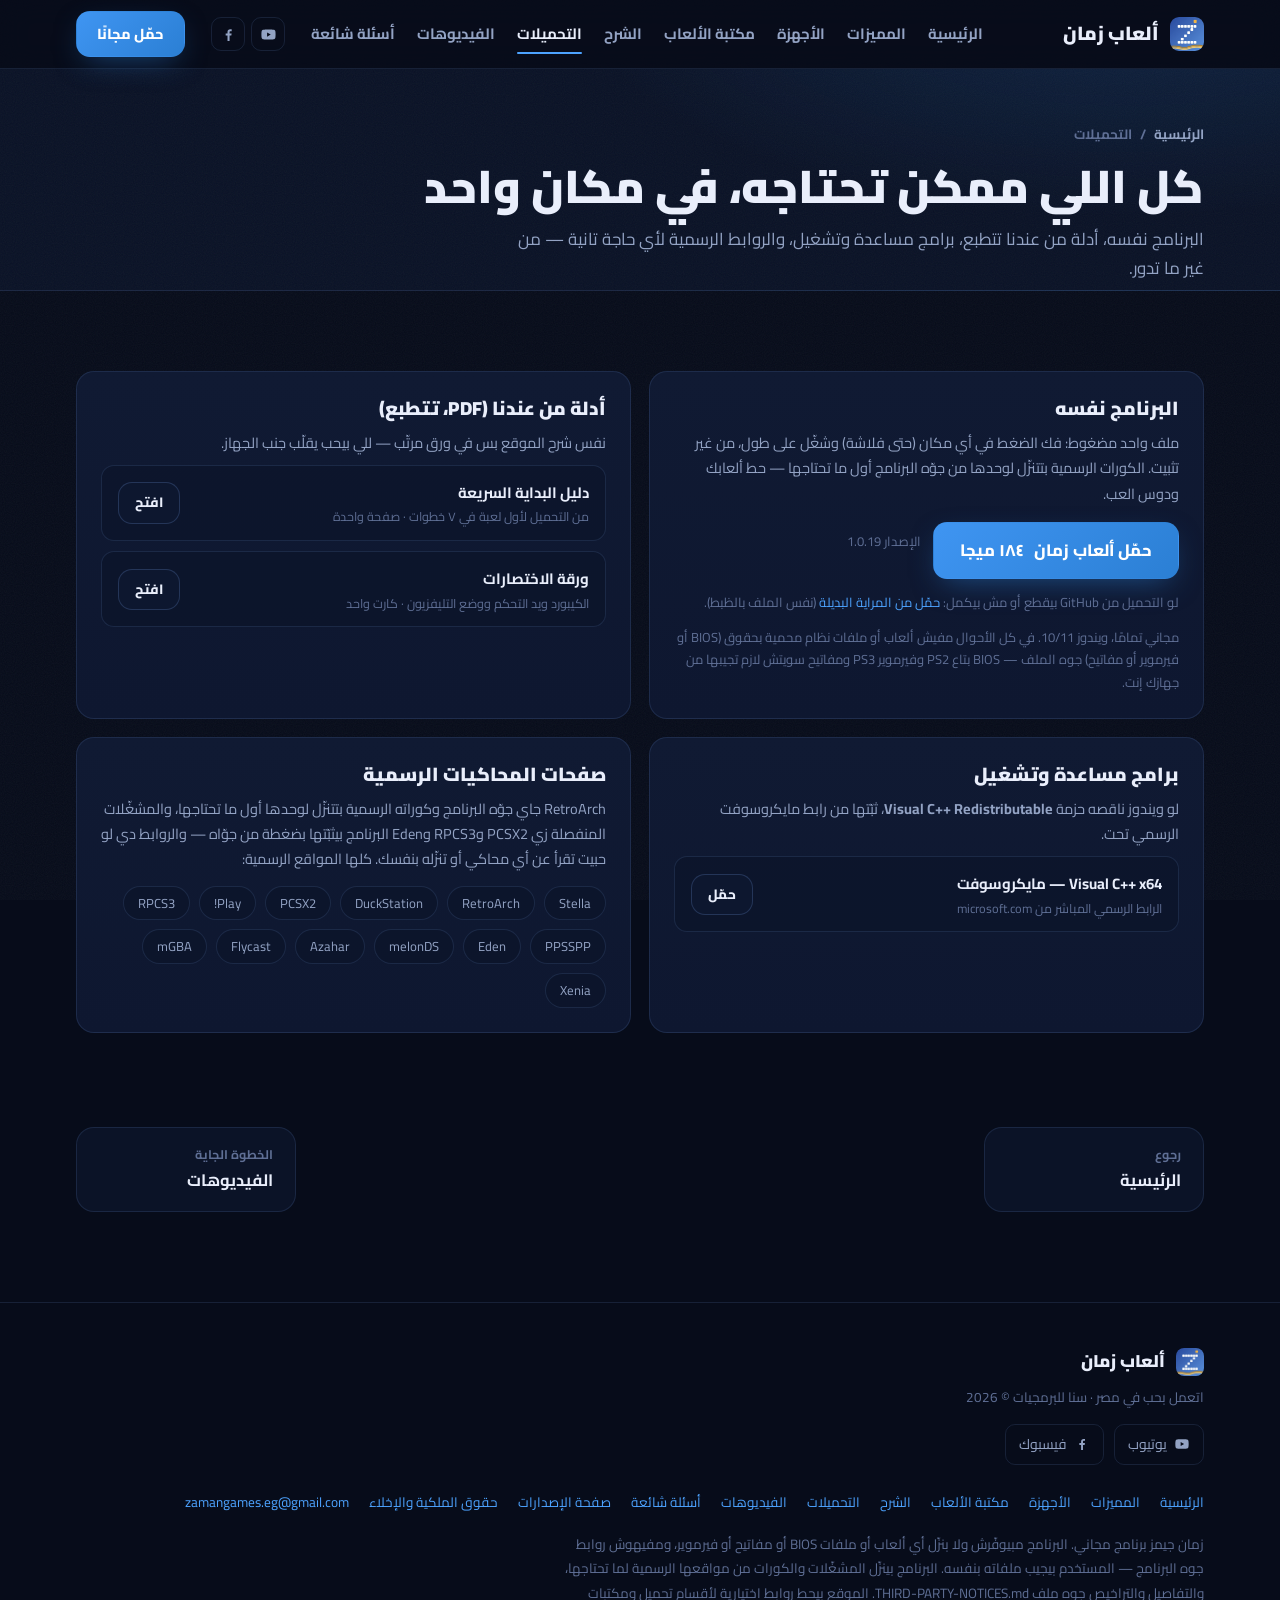
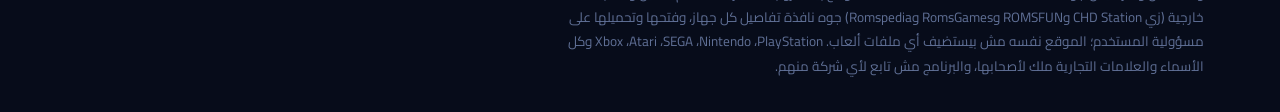
==== commit a9e4652e: "Point downloads to v1.0.19" ====
--- a/downloads.html
+++ b/downloads.html
@@ -56,7 +56,7 @@
       <div class="dl">
         <h3>البرنامج نفسه</h3>
         <p>ملف واحد مضغوط: فك الضغط في أي مكان (حتى فلاشة) وشغّل على طول، من غير تثبيت. الكورات الرسمية بتتنزّل لوحدها من جوّه البرنامج أول ما تحتاجها — حط ألعابك ودوس العب.</p>
-        <div class="row"><a class="btn btn-p js-dl" href="https://github.com/ZamanGame/zamangames-releases/releases/download/v1.0.18/ZamanGames-Windows-v1.0.18.zip" target="_blank" rel="noopener">حمّل ألعاب زمان <span class="dl-size"><span class="js-size">١٨٤ ميجا</span></span></a><span class="js-ver" style="display:block;margin-top:8px;font-size:13px;color:var(--dim)">الإصدار 1.0.18</span></div>
+        <div class="row"><a class="btn btn-p js-dl" href="https://github.com/ZamanGame/zamangames-releases/releases/download/v1.0.19/ZamanGames-Windows-v1.0.19.zip" target="_blank" rel="noopener">حمّل ألعاب زمان <span class="dl-size"><span class="js-size">١٨٤ ميجا</span></span></a><span class="js-ver" style="display:block;margin-top:8px;font-size:13px;color:var(--dim)">الإصدار 1.0.19</span></div>
         
         <p style="margin-top:12px;font-size:13px;color:var(--dim)">لو التحميل من GitHub بيقطع أو مش بيكمل: <a href="https://archive.org/details/zamangames-windows-launcher" target="_blank" rel="noopener" style="color:var(--acc)">حمّل من المراية البديلة</a> (نفس الملف بالظبط).</p>
         <p style="margin-top:12px;font-size:13px;color:var(--dim)">مجاني تمامًا، ويندوز 10/11. في كل الأحوال مفيش ألعاب أو ملفات نظام محمية بحقوق (BIOS أو فيرموير أو مفاتيح) جوه الملف — BIOS بتاع <bdi>PS2</bdi> وفيرموير <bdi>PS3</bdi> ومفاتيح سويتش لازم تجيبها من جهازك إنت.</p>
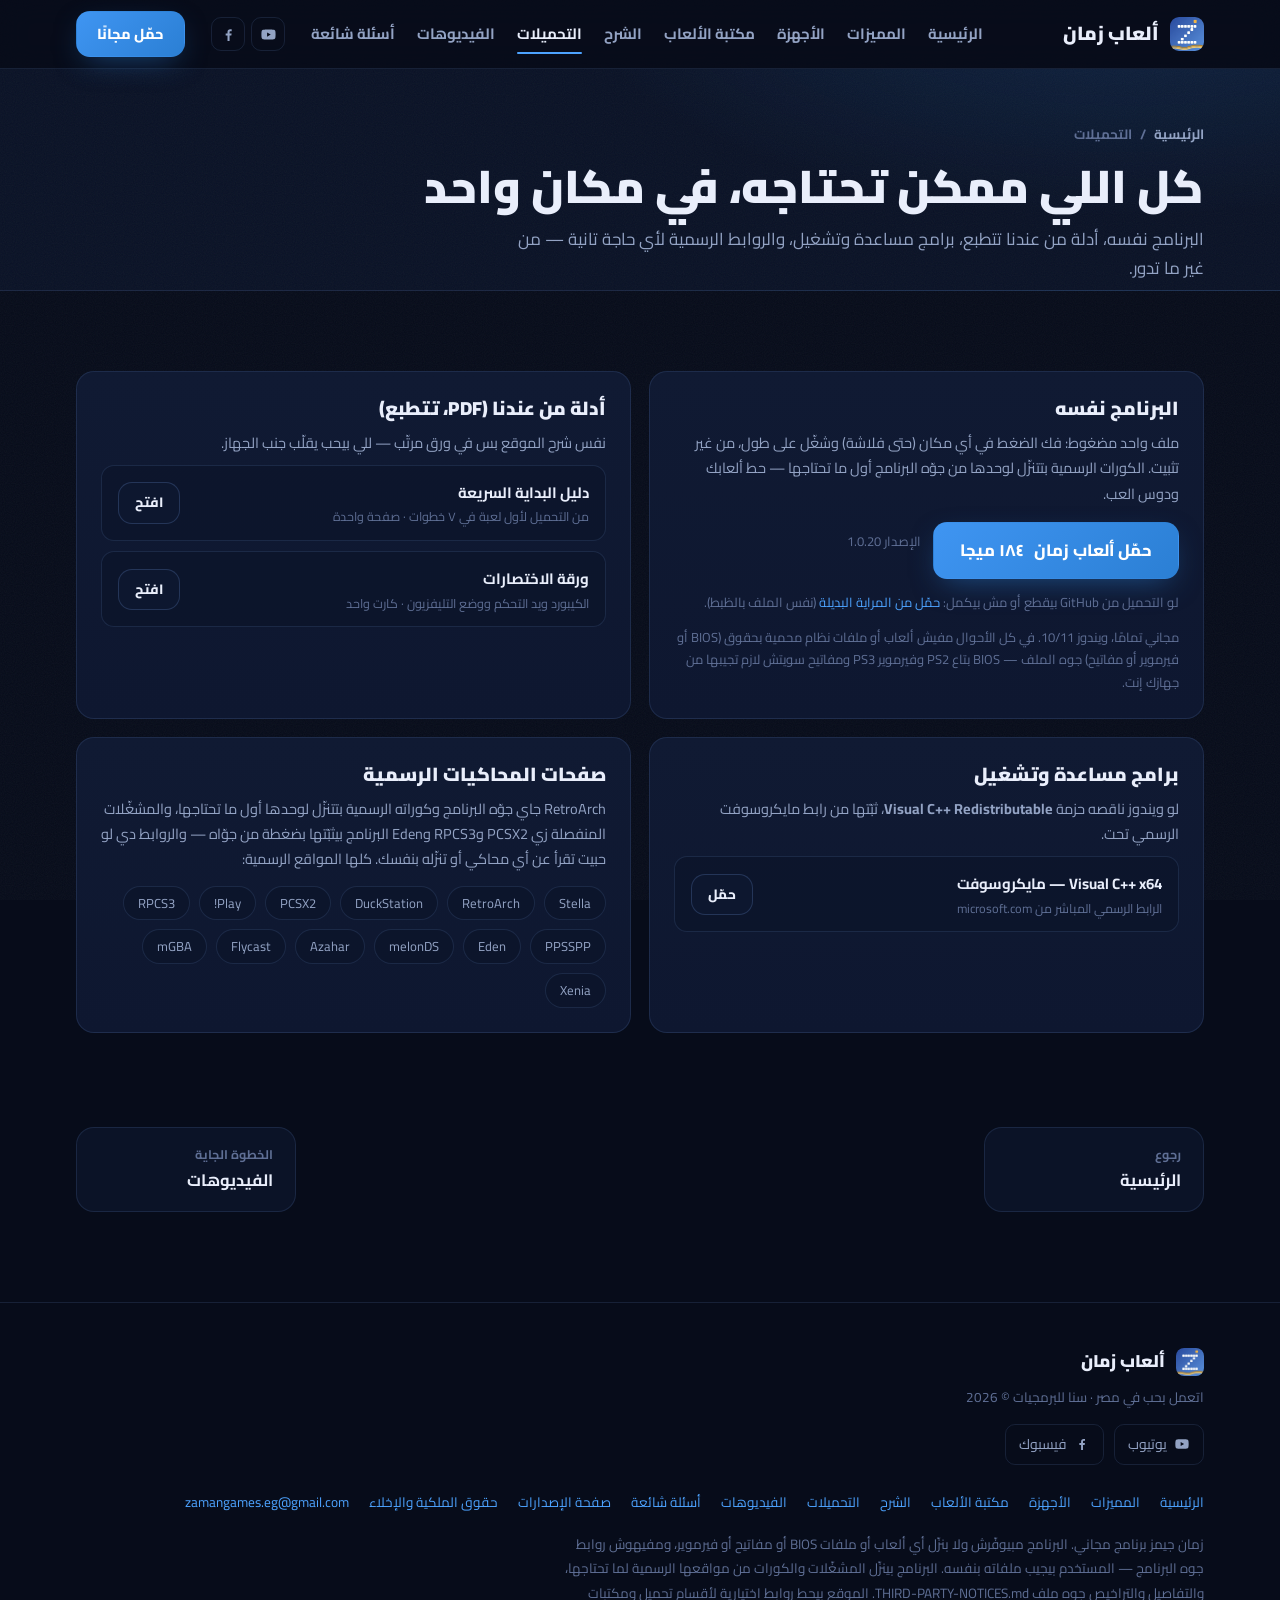
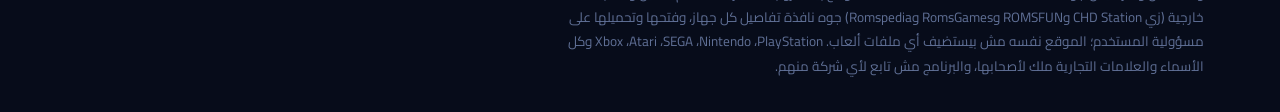
==== commit 89aa8380: "Point downloads to v1.0.20" ====
--- a/downloads.html
+++ b/downloads.html
@@ -56,7 +56,7 @@
       <div class="dl">
         <h3>البرنامج نفسه</h3>
         <p>ملف واحد مضغوط: فك الضغط في أي مكان (حتى فلاشة) وشغّل على طول، من غير تثبيت. الكورات الرسمية بتتنزّل لوحدها من جوّه البرنامج أول ما تحتاجها — حط ألعابك ودوس العب.</p>
-        <div class="row"><a class="btn btn-p js-dl" href="https://github.com/ZamanGame/zamangames-releases/releases/download/v1.0.19/ZamanGames-Windows-v1.0.19.zip" target="_blank" rel="noopener">حمّل ألعاب زمان <span class="dl-size"><span class="js-size">١٨٤ ميجا</span></span></a><span class="js-ver" style="display:block;margin-top:8px;font-size:13px;color:var(--dim)">الإصدار 1.0.19</span></div>
+        <div class="row"><a class="btn btn-p js-dl" href="https://github.com/ZamanGame/zamangames-releases/releases/download/v1.0.20/ZamanGames-Windows-v1.0.20.zip" target="_blank" rel="noopener">حمّل ألعاب زمان <span class="dl-size"><span class="js-size">١٨٤ ميجا</span></span></a><span class="js-ver" style="display:block;margin-top:8px;font-size:13px;color:var(--dim)">الإصدار 1.0.20</span></div>
         
         <p style="margin-top:12px;font-size:13px;color:var(--dim)">لو التحميل من GitHub بيقطع أو مش بيكمل: <a href="https://archive.org/details/zamangames-windows-launcher" target="_blank" rel="noopener" style="color:var(--acc)">حمّل من المراية البديلة</a> (نفس الملف بالظبط).</p>
         <p style="margin-top:12px;font-size:13px;color:var(--dim)">مجاني تمامًا، ويندوز 10/11. في كل الأحوال مفيش ألعاب أو ملفات نظام محمية بحقوق (BIOS أو فيرموير أو مفاتيح) جوه الملف — BIOS بتاع <bdi>PS2</bdi> وفيرموير <bdi>PS3</bdi> ومفاتيح سويتش لازم تجيبها من جهازك إنت.</p>
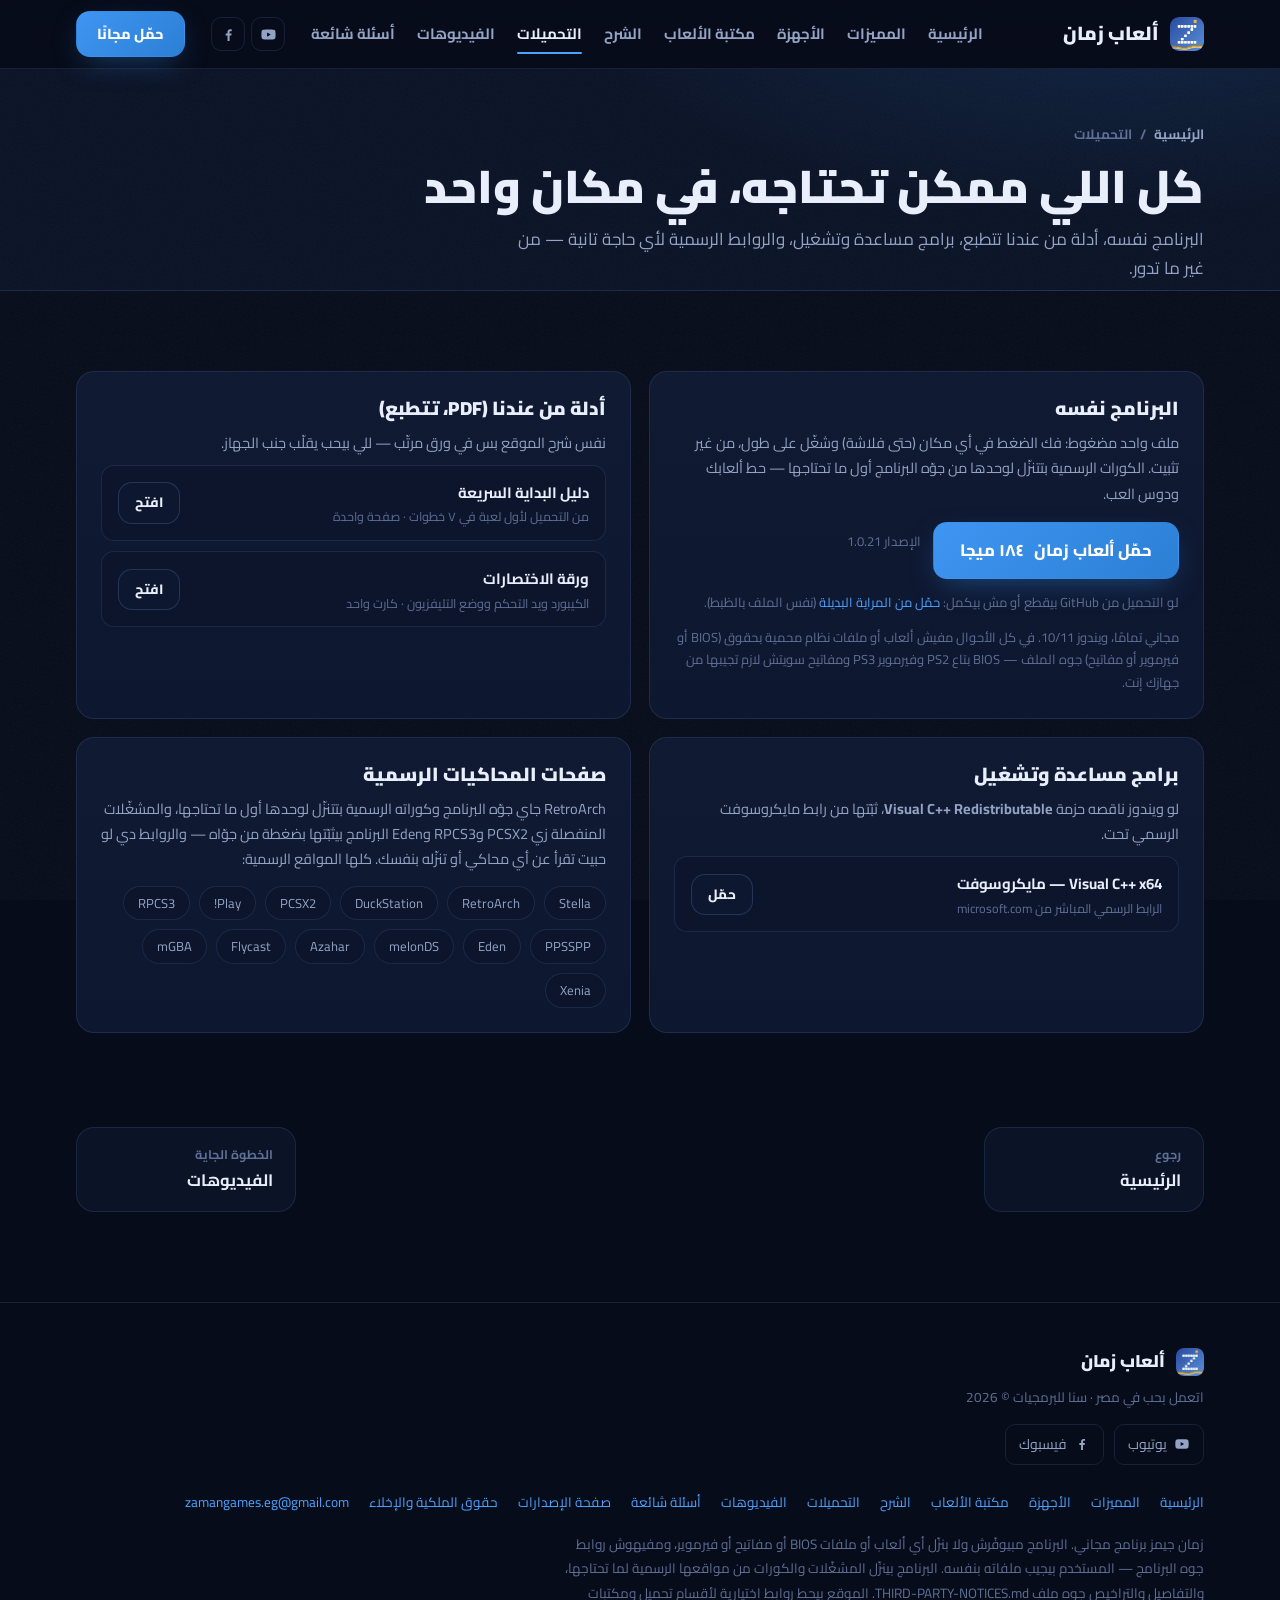
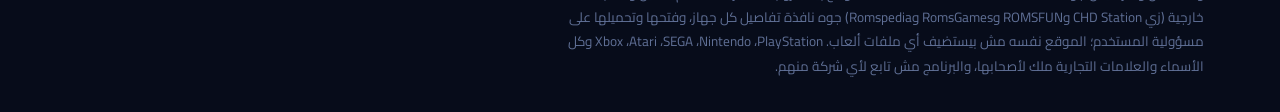
==== commit 98a352fc: "Point downloads to v1.0.21" ====
--- a/downloads.html
+++ b/downloads.html
@@ -56,7 +56,7 @@
       <div class="dl">
         <h3>البرنامج نفسه</h3>
         <p>ملف واحد مضغوط: فك الضغط في أي مكان (حتى فلاشة) وشغّل على طول، من غير تثبيت. الكورات الرسمية بتتنزّل لوحدها من جوّه البرنامج أول ما تحتاجها — حط ألعابك ودوس العب.</p>
-        <div class="row"><a class="btn btn-p js-dl" href="https://github.com/ZamanGame/zamangames-releases/releases/download/v1.0.20/ZamanGames-Windows-v1.0.20.zip" target="_blank" rel="noopener">حمّل ألعاب زمان <span class="dl-size"><span class="js-size">١٨٤ ميجا</span></span></a><span class="js-ver" style="display:block;margin-top:8px;font-size:13px;color:var(--dim)">الإصدار 1.0.20</span></div>
+        <div class="row"><a class="btn btn-p js-dl" href="https://github.com/ZamanGame/zamangames-releases/releases/download/v1.0.21/ZamanGames-Windows-v1.0.21.zip" target="_blank" rel="noopener">حمّل ألعاب زمان <span class="dl-size"><span class="js-size">١٨٤ ميجا</span></span></a><span class="js-ver" style="display:block;margin-top:8px;font-size:13px;color:var(--dim)">الإصدار 1.0.21</span></div>
         
         <p style="margin-top:12px;font-size:13px;color:var(--dim)">لو التحميل من GitHub بيقطع أو مش بيكمل: <a href="https://archive.org/details/zamangames-windows-launcher" target="_blank" rel="noopener" style="color:var(--acc)">حمّل من المراية البديلة</a> (نفس الملف بالظبط).</p>
         <p style="margin-top:12px;font-size:13px;color:var(--dim)">مجاني تمامًا، ويندوز 10/11. في كل الأحوال مفيش ألعاب أو ملفات نظام محمية بحقوق (BIOS أو فيرموير أو مفاتيح) جوه الملف — BIOS بتاع <bdi>PS2</bdi> وفيرموير <bdi>PS3</bdi> ومفاتيح سويتش لازم تجيبها من جهازك إنت.</p>
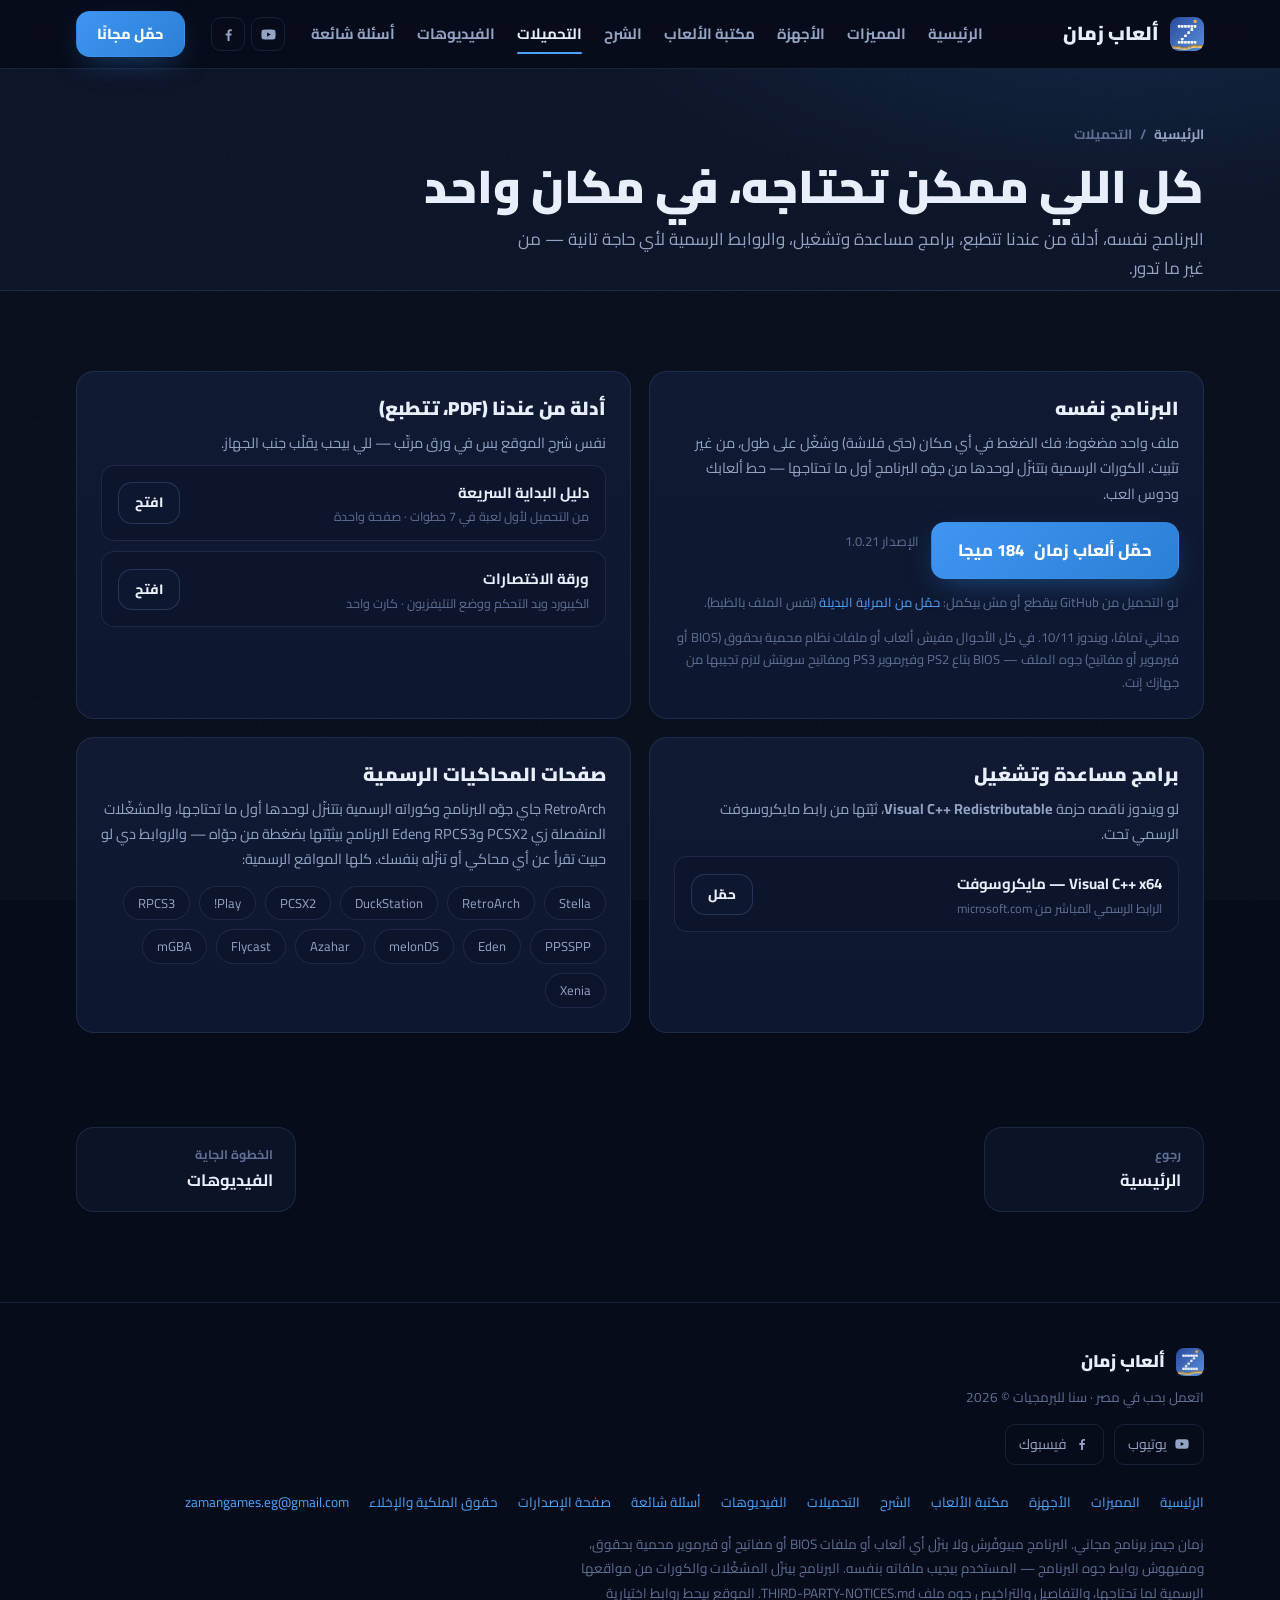
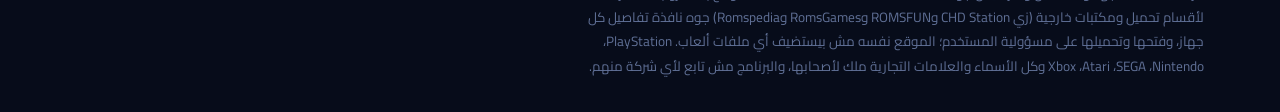
==== commit de3ad108: "Latin digits everywhere; clarify OpenBIOS is downloadable on demand (hash-checked), not bundled; qua" ====
--- a/downloads.html
+++ b/downloads.html
@@ -56,7 +56,7 @@
       <div class="dl">
         <h3>البرنامج نفسه</h3>
         <p>ملف واحد مضغوط: فك الضغط في أي مكان (حتى فلاشة) وشغّل على طول، من غير تثبيت. الكورات الرسمية بتتنزّل لوحدها من جوّه البرنامج أول ما تحتاجها — حط ألعابك ودوس العب.</p>
-        <div class="row"><a class="btn btn-p js-dl" href="https://github.com/ZamanGame/zamangames-releases/releases/download/v1.0.21/ZamanGames-Windows-v1.0.21.zip" target="_blank" rel="noopener">حمّل ألعاب زمان <span class="dl-size"><span class="js-size">١٨٤ ميجا</span></span></a><span class="js-ver" style="display:block;margin-top:8px;font-size:13px;color:var(--dim)">الإصدار 1.0.21</span></div>
+        <div class="row"><a class="btn btn-p js-dl" href="https://github.com/ZamanGame/zamangames-releases/releases/download/v1.0.21/ZamanGames-Windows-v1.0.21.zip" target="_blank" rel="noopener">حمّل ألعاب زمان <span class="dl-size"><span class="js-size">184 ميجا</span></span></a><span class="js-ver" style="display:block;margin-top:8px;font-size:13px;color:var(--dim)">الإصدار 1.0.21</span></div>
         
         <p style="margin-top:12px;font-size:13px;color:var(--dim)">لو التحميل من GitHub بيقطع أو مش بيكمل: <a href="https://archive.org/details/zamangames-windows-launcher" target="_blank" rel="noopener" style="color:var(--acc)">حمّل من المراية البديلة</a> (نفس الملف بالظبط).</p>
         <p style="margin-top:12px;font-size:13px;color:var(--dim)">مجاني تمامًا، ويندوز 10/11. في كل الأحوال مفيش ألعاب أو ملفات نظام محمية بحقوق (BIOS أو فيرموير أو مفاتيح) جوه الملف — BIOS بتاع <bdi>PS2</bdi> وفيرموير <bdi>PS3</bdi> ومفاتيح سويتش لازم تجيبها من جهازك إنت.</p>
@@ -64,7 +64,7 @@
       <div class="dl">
         <h3>أدلة من عندنا (PDF، تتطبع)</h3>
         <p>نفس شرح الموقع بس في ورق مرتّب — للي بيحب يقلّب جنب الجهاز.</p>
-        <div class="dl-file"><div><b>دليل البداية السريعة</b><span>من التحميل لأول لعبة في ٧ خطوات · صفحة واحدة</span></div><a class="btn btn-g" style="padding:8px 16px;font-size:13.5px" href="assets/guides/quick-start.pdf" target="_blank" rel="noopener">افتح</a></div>
+        <div class="dl-file"><div><b>دليل البداية السريعة</b><span>من التحميل لأول لعبة في 7 خطوات · صفحة واحدة</span></div><a class="btn btn-g" style="padding:8px 16px;font-size:13.5px" href="assets/guides/quick-start.pdf" target="_blank" rel="noopener">افتح</a></div>
         <div class="dl-file"><div><b>ورقة الاختصارات</b><span>الكيبورد ويد التحكم ووضع التليفزيون · كارت واحد</span></div><a class="btn btn-g" style="padding:8px 16px;font-size:13.5px" href="assets/guides/cheatsheet.pdf" target="_blank" rel="noopener">افتح</a></div>
       </div>
       <div class="dl">
@@ -124,7 +124,7 @@
         <a href="mailto:zamangames.eg@gmail.com">zamangames.eg@gmail.com</a>
       </div>
     </div>
-    <p class="foot-legal">زمان جيمز برنامج مجاني. البرنامج مبيوفّرش ولا بنزّل أي ألعاب أو ملفات <bdi>BIOS</bdi> أو مفاتيح أو فيرموير، ومفيهوش روابط جوه البرنامج — المستخدم بيجيب ملفاته بنفسه. البرنامج بينزّل المشغّلات والكورات من مواقعها الرسمية لما تحتاجها، والتفاصيل والتراخيص جوه ملف <bdi>THIRD-PARTY-NOTICES.md</bdi>. الموقع بيحط روابط اختيارية لأقسام تحميل ومكتبات خارجية (زي <bdi>CHD Station</bdi> و<bdi>ROMSFUN</bdi> و<bdi>RomsGames</bdi> و<bdi>Romspedia</bdi>) جوه نافذة تفاصيل كل جهاز، وفتحها وتحميلها على مسؤولية المستخدم؛ الموقع نفسه مش بيستضيف أي ملفات ألعاب. <bdi>PlayStation</bdi>، <bdi>Nintendo</bdi>، <bdi>SEGA</bdi>، <bdi>Atari</bdi>، <bdi>Xbox</bdi> وكل الأسماء والعلامات التجارية ملك لأصحابها، والبرنامج مش تابع لأي شركة منهم.</p>
+    <p class="foot-legal">زمان جيمز برنامج مجاني. البرنامج مبيوفّرش ولا بنزّل أي ألعاب أو ملفات <bdi>BIOS</bdi> أو مفاتيح أو فيرموير محمية بحقوق، ومفيهوش روابط جوه البرنامج — المستخدم بيجيب ملفاته بنفسه. البرنامج بينزّل المشغّلات والكورات من مواقعها الرسمية لما تحتاجها، والتفاصيل والتراخيص جوه ملف <bdi>THIRD-PARTY-NOTICES.md</bdi>. الموقع بيحط روابط اختيارية لأقسام تحميل ومكتبات خارجية (زي <bdi>CHD Station</bdi> و<bdi>ROMSFUN</bdi> و<bdi>RomsGames</bdi> و<bdi>Romspedia</bdi>) جوه نافذة تفاصيل كل جهاز، وفتحها وتحميلها على مسؤولية المستخدم؛ الموقع نفسه مش بيستضيف أي ملفات ألعاب. <bdi>PlayStation</bdi>، <bdi>Nintendo</bdi>، <bdi>SEGA</bdi>، <bdi>Atari</bdi>، <bdi>Xbox</bdi> وكل الأسماء والعلامات التجارية ملك لأصحابها، والبرنامج مش تابع لأي شركة منهم.</p>
   </div>
 </footer>
 
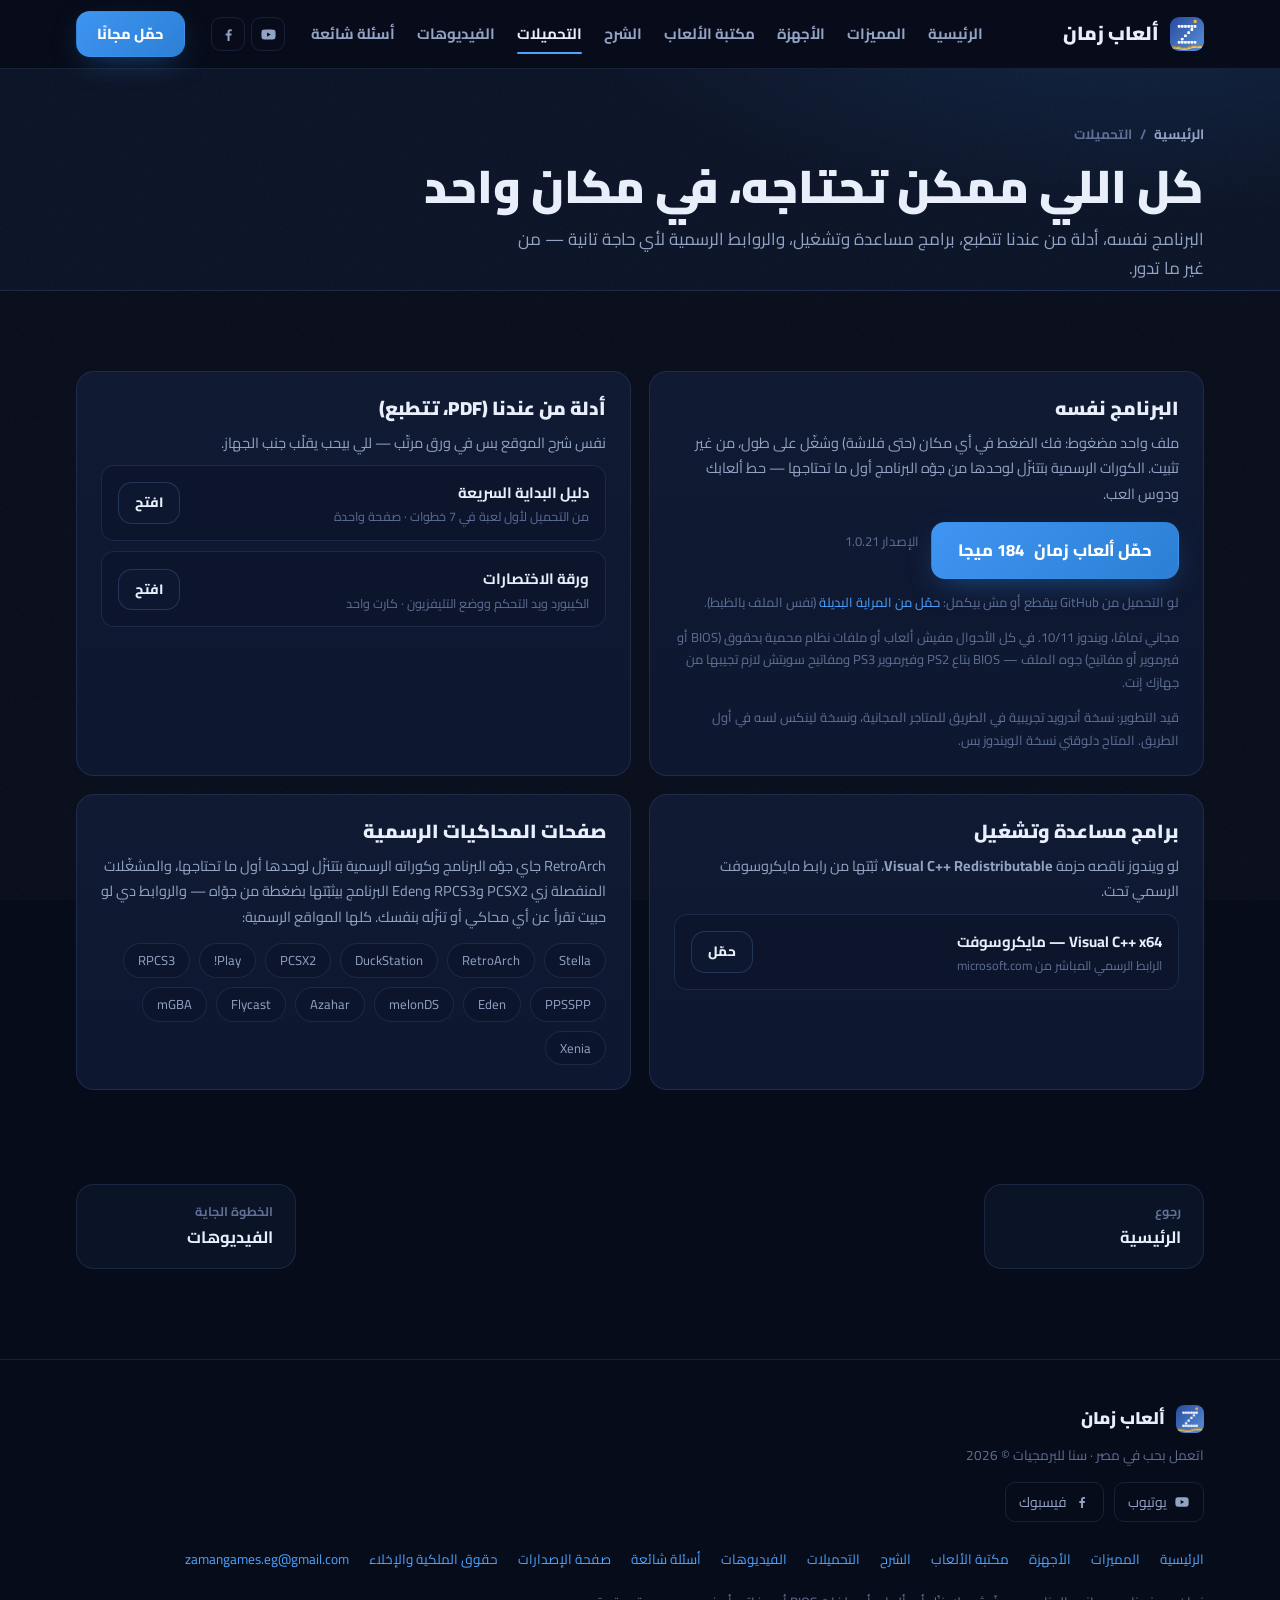
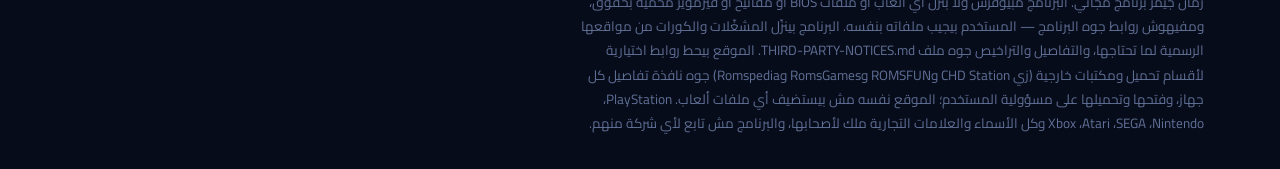
==== commit 335f741c: "Add honest roadmap note: Android alpha heading to free APK stores, Linux early stages; Windows is th" ====
--- a/downloads.html
+++ b/downloads.html
@@ -60,6 +60,7 @@
         
         <p style="margin-top:12px;font-size:13px;color:var(--dim)">لو التحميل من GitHub بيقطع أو مش بيكمل: <a href="https://archive.org/details/zamangames-windows-launcher" target="_blank" rel="noopener" style="color:var(--acc)">حمّل من المراية البديلة</a> (نفس الملف بالظبط).</p>
         <p style="margin-top:12px;font-size:13px;color:var(--dim)">مجاني تمامًا، ويندوز 10/11. في كل الأحوال مفيش ألعاب أو ملفات نظام محمية بحقوق (BIOS أو فيرموير أو مفاتيح) جوه الملف — BIOS بتاع <bdi>PS2</bdi> وفيرموير <bdi>PS3</bdi> ومفاتيح سويتش لازم تجيبها من جهازك إنت.</p>
+        <p style="margin-top:12px;font-size:13px;color:var(--dim)">قيد التطوير: نسخة أندرويد تجريبية في الطريق للمتاجر المجانية، ونسخة لينكس لسه في أول الطريق. المتاح دلوقتي نسخة الويندوز بس.</p>
       </div>
       <div class="dl">
         <h3>أدلة من عندنا (PDF، تتطبع)</h3>
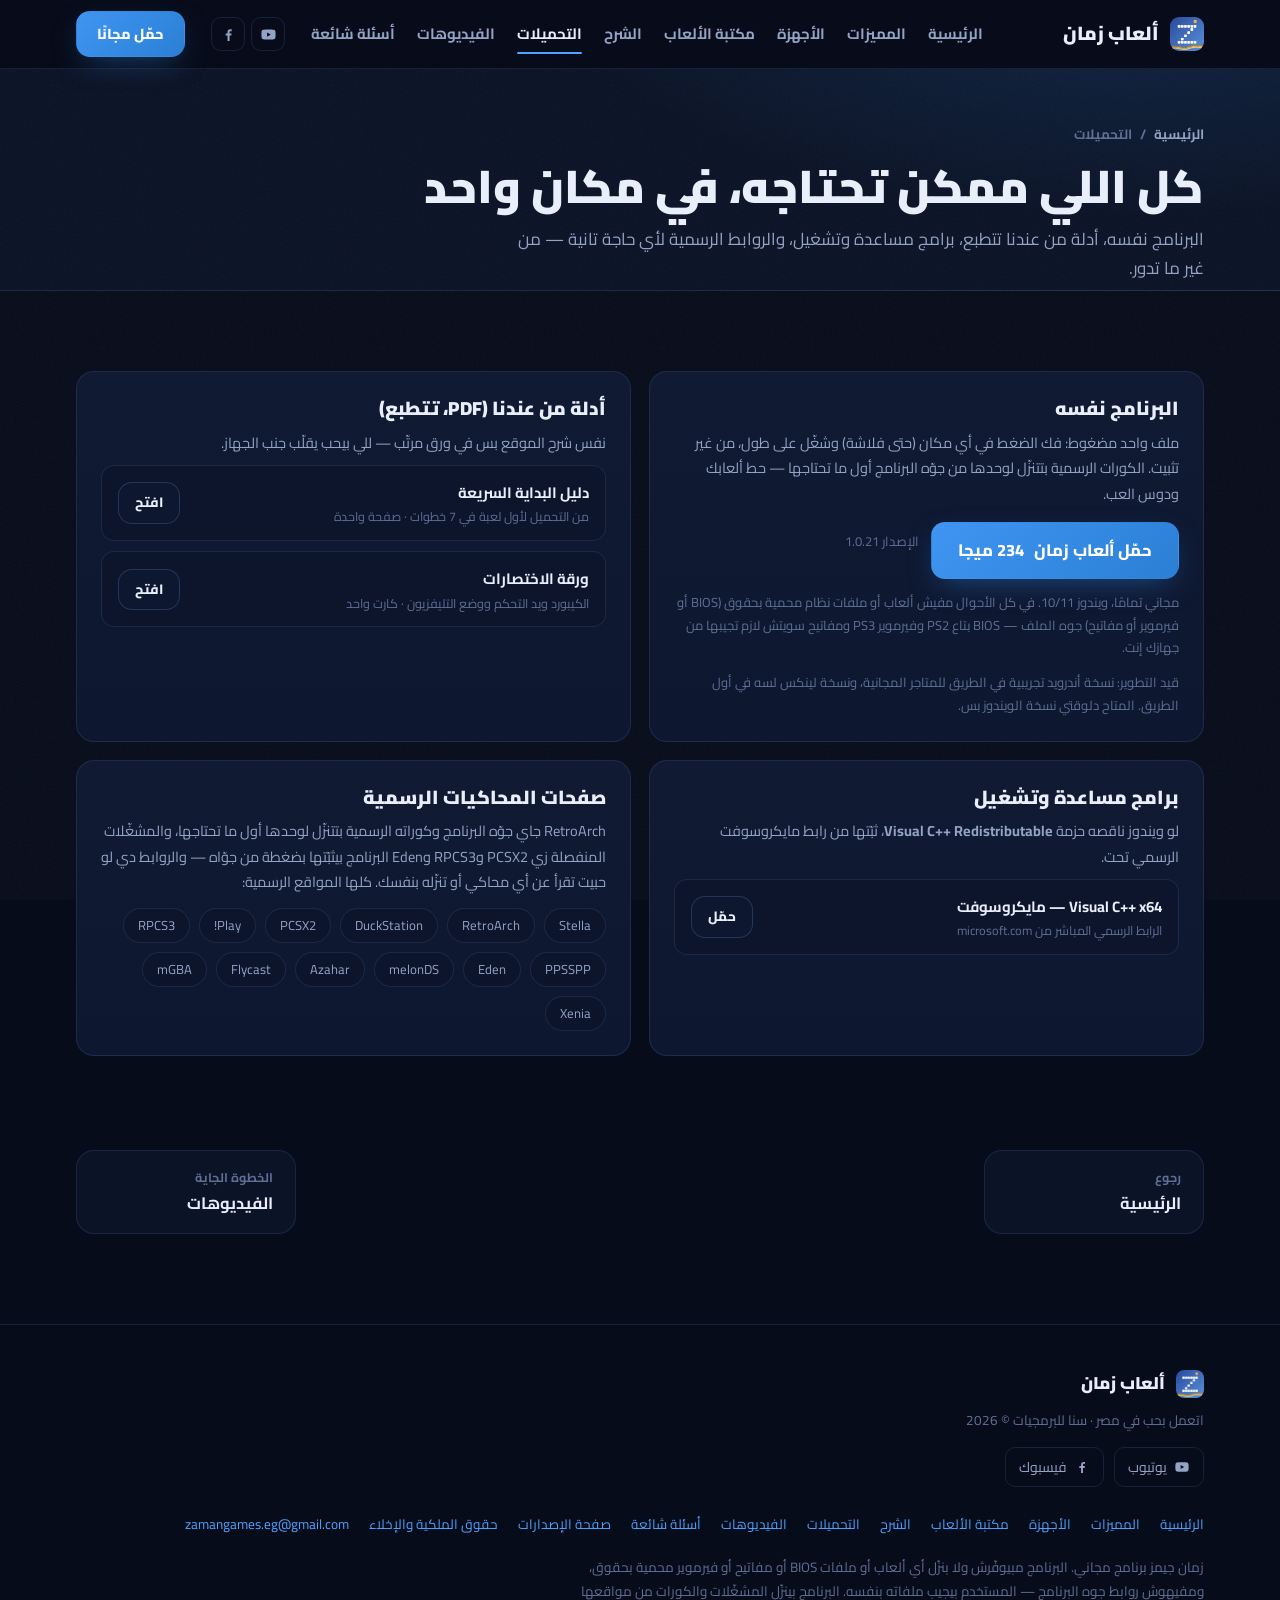
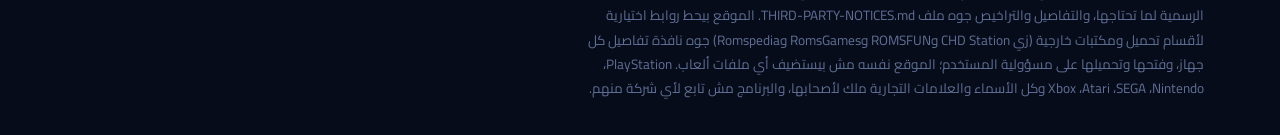
==== commit 0f46a2e4: "Fix size fallback to 234MB, Latin digits in latest.js, tag experimental systems on systems page, dro" ====
--- a/downloads.html
+++ b/downloads.html
@@ -56,9 +56,7 @@
       <div class="dl">
         <h3>البرنامج نفسه</h3>
         <p>ملف واحد مضغوط: فك الضغط في أي مكان (حتى فلاشة) وشغّل على طول، من غير تثبيت. الكورات الرسمية بتتنزّل لوحدها من جوّه البرنامج أول ما تحتاجها — حط ألعابك ودوس العب.</p>
-        <div class="row"><a class="btn btn-p js-dl" href="https://github.com/ZamanGame/zamangames-releases/releases/download/v1.0.21/ZamanGames-Windows-v1.0.21.zip" target="_blank" rel="noopener">حمّل ألعاب زمان <span class="dl-size"><span class="js-size">184 ميجا</span></span></a><span class="js-ver" style="display:block;margin-top:8px;font-size:13px;color:var(--dim)">الإصدار 1.0.21</span></div>
-        
-        <p style="margin-top:12px;font-size:13px;color:var(--dim)">لو التحميل من GitHub بيقطع أو مش بيكمل: <a href="https://archive.org/details/zamangames-windows-launcher" target="_blank" rel="noopener" style="color:var(--acc)">حمّل من المراية البديلة</a> (نفس الملف بالظبط).</p>
+        <div class="row"><a class="btn btn-p js-dl" href="https://github.com/ZamanGame/zamangames-releases/releases/download/v1.0.21/ZamanGames-Windows-v1.0.21.zip" target="_blank" rel="noopener">حمّل ألعاب زمان <span class="dl-size"><span class="js-size">234 ميجا</span></span></a><span class="js-ver" style="display:block;margin-top:8px;font-size:13px;color:var(--dim)">الإصدار 1.0.21</span></div>
         <p style="margin-top:12px;font-size:13px;color:var(--dim)">مجاني تمامًا، ويندوز 10/11. في كل الأحوال مفيش ألعاب أو ملفات نظام محمية بحقوق (BIOS أو فيرموير أو مفاتيح) جوه الملف — BIOS بتاع <bdi>PS2</bdi> وفيرموير <bdi>PS3</bdi> ومفاتيح سويتش لازم تجيبها من جهازك إنت.</p>
         <p style="margin-top:12px;font-size:13px;color:var(--dim)">قيد التطوير: نسخة أندرويد تجريبية في الطريق للمتاجر المجانية، ونسخة لينكس لسه في أول الطريق. المتاح دلوقتي نسخة الويندوز بس.</p>
       </div>
